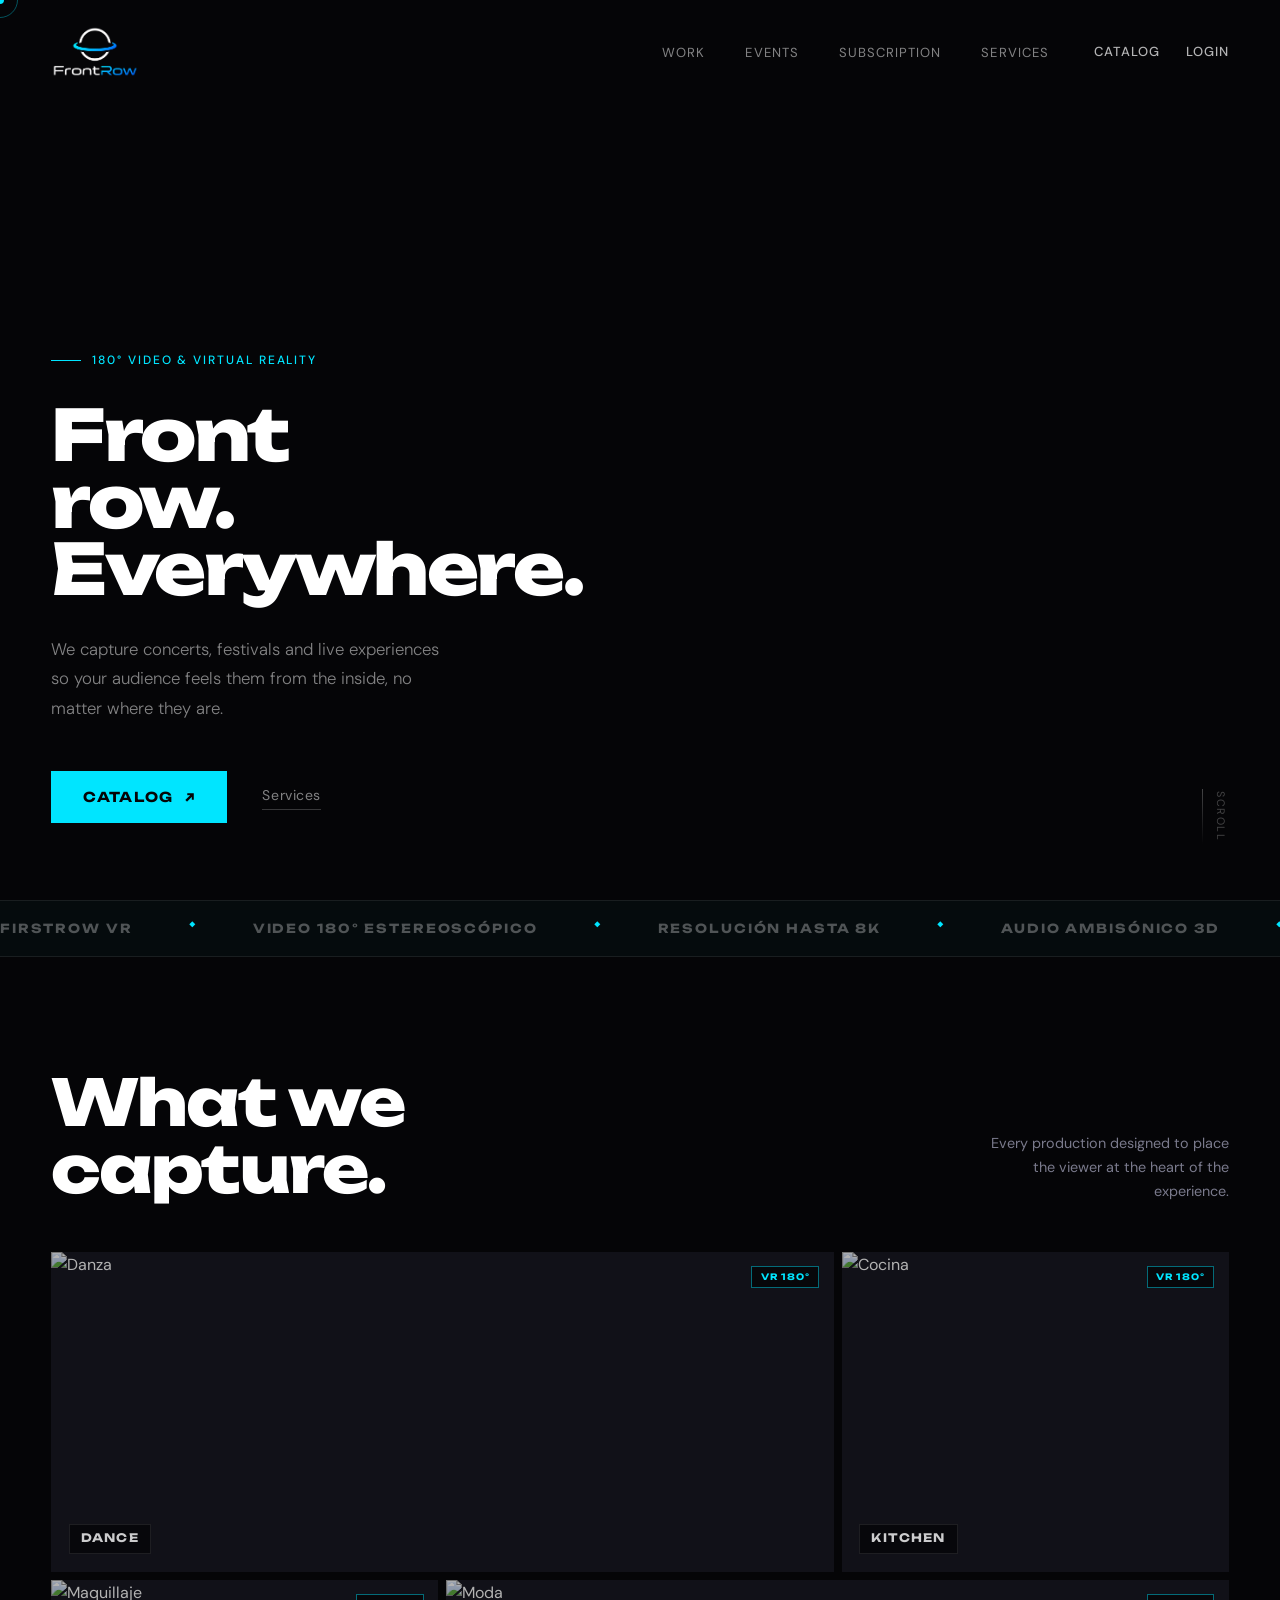
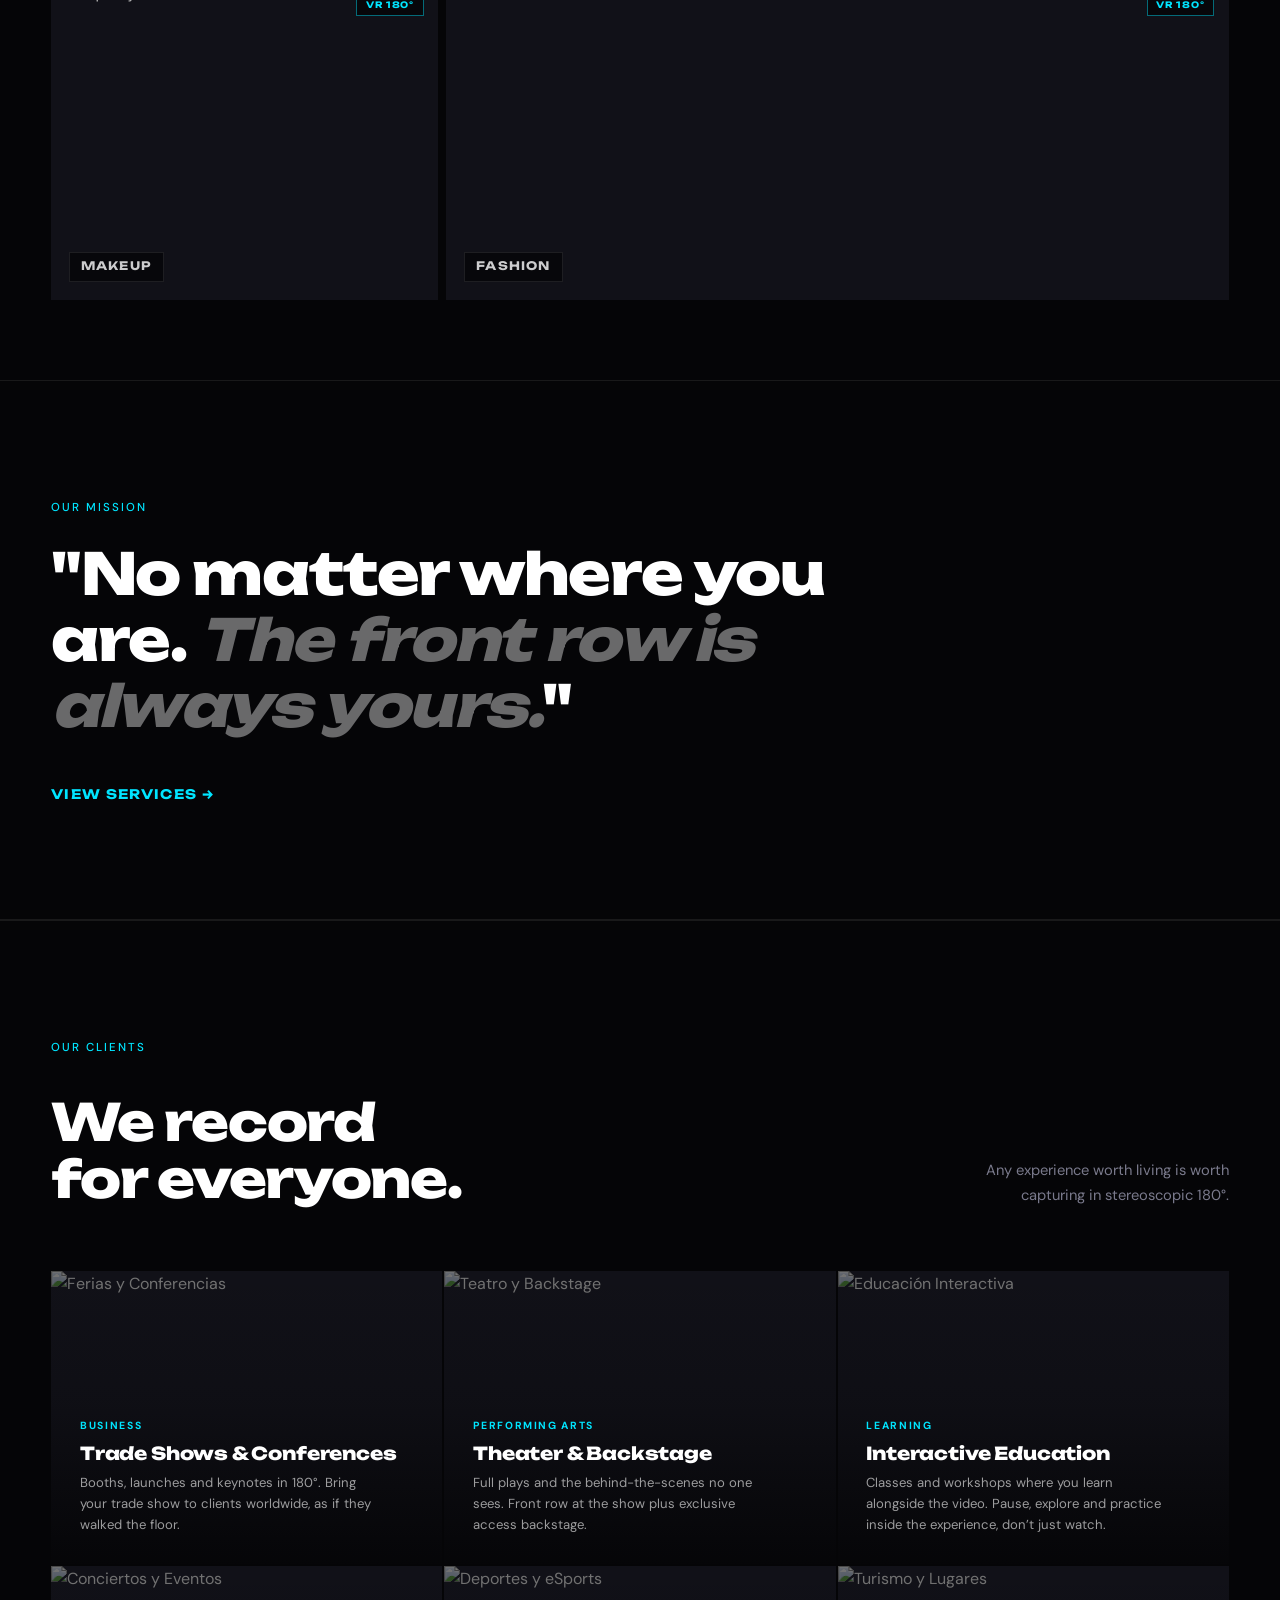
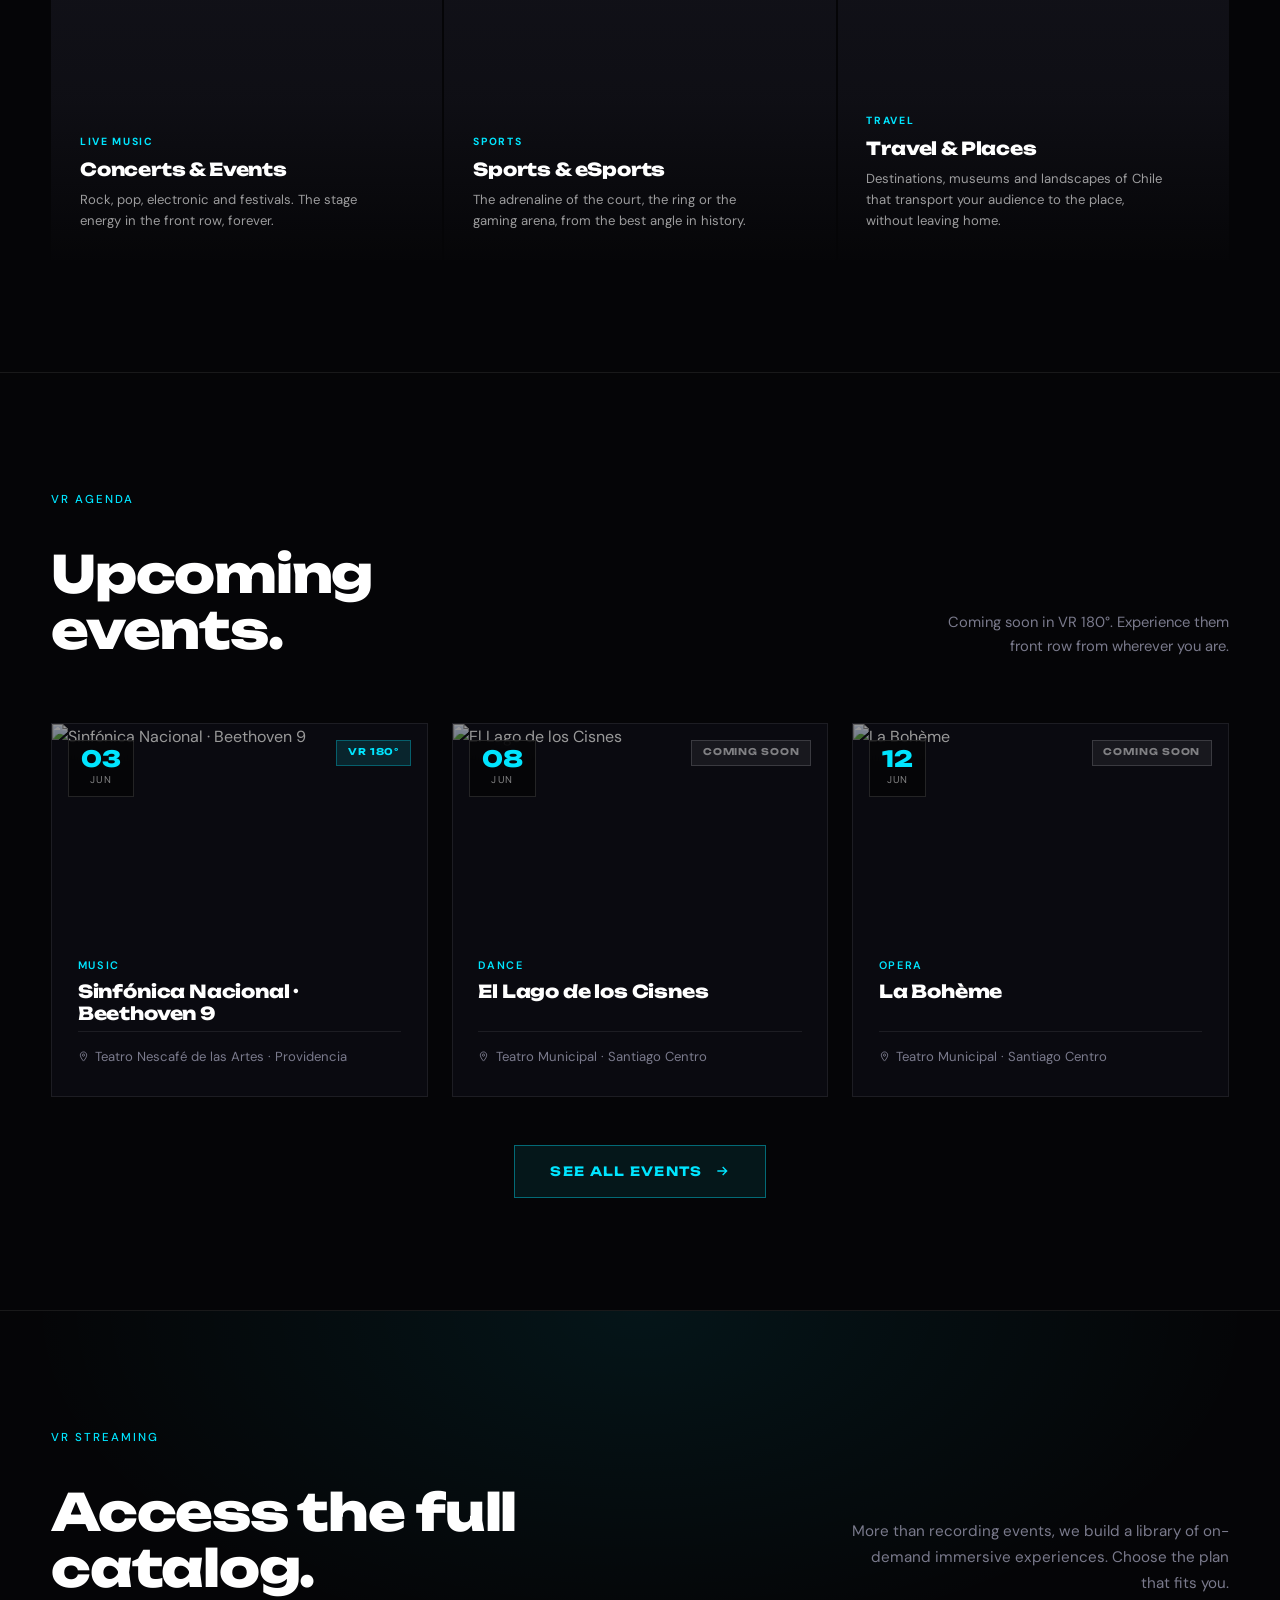
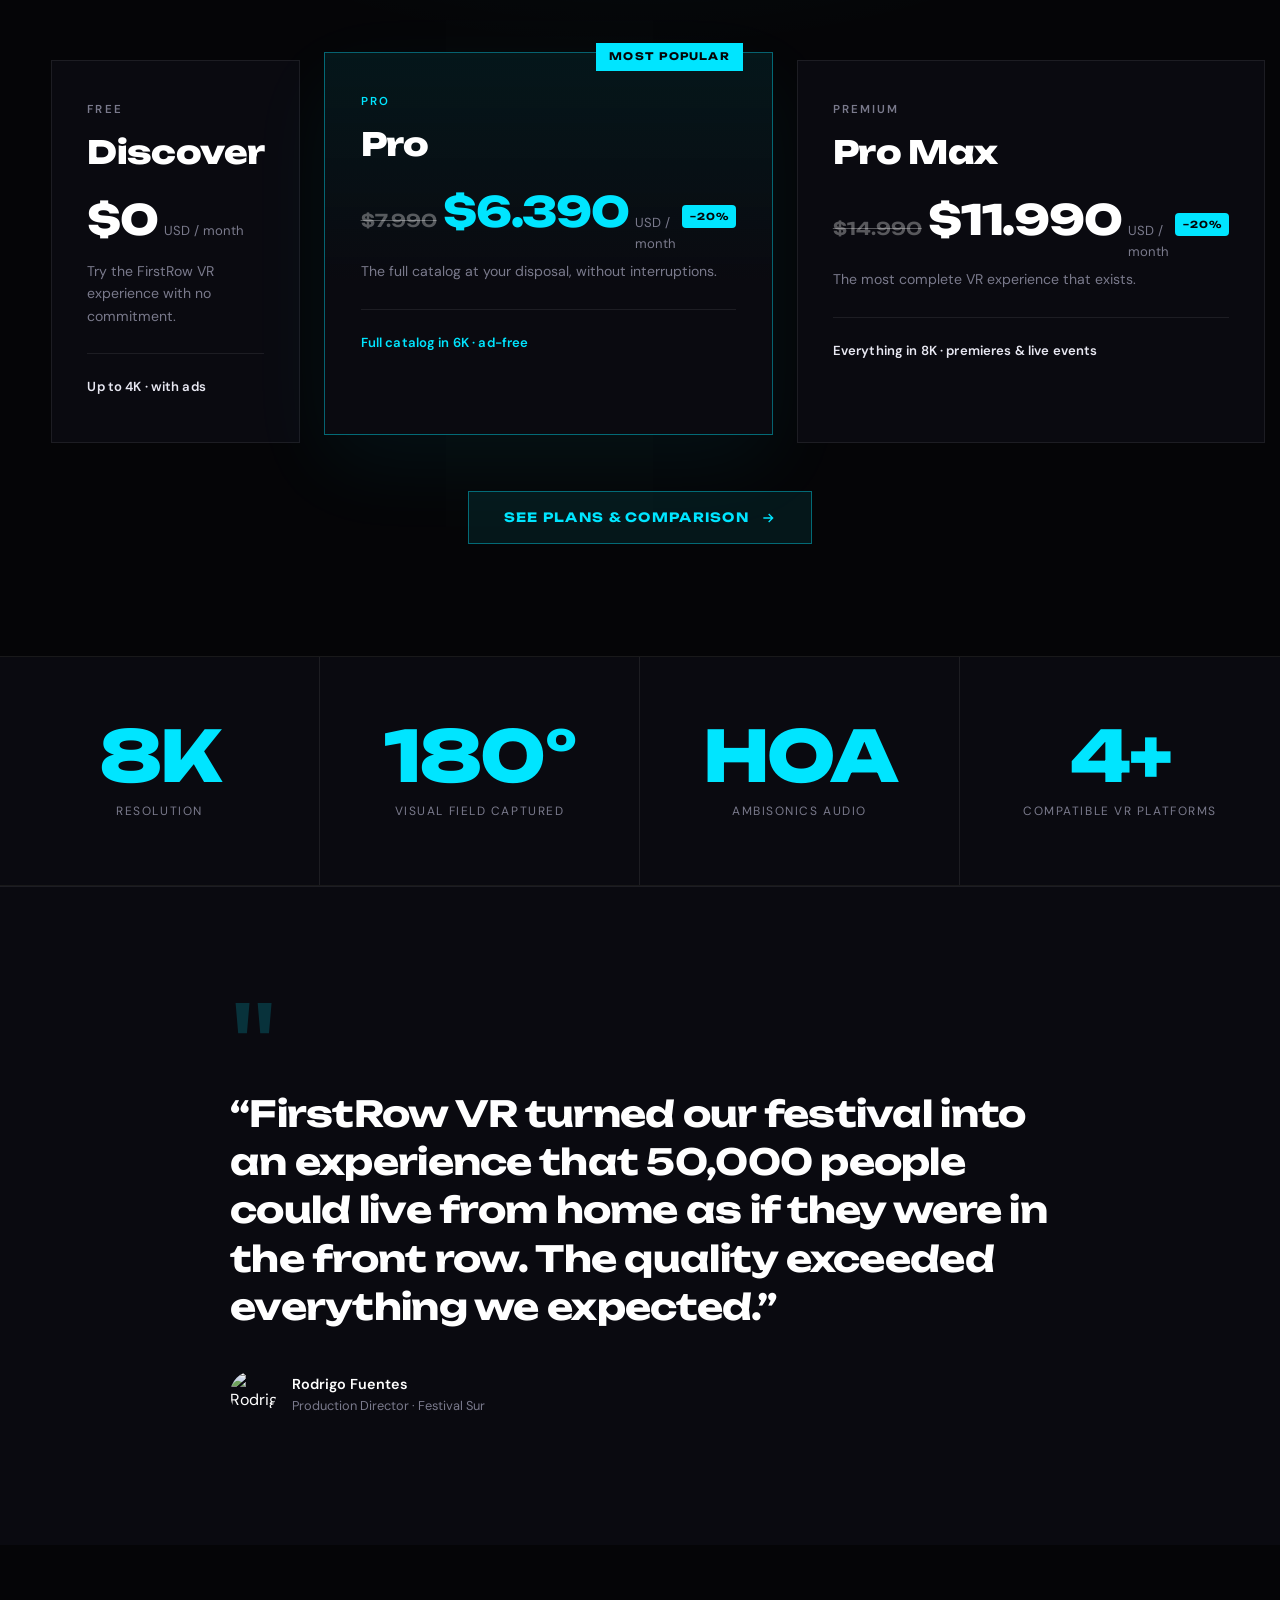
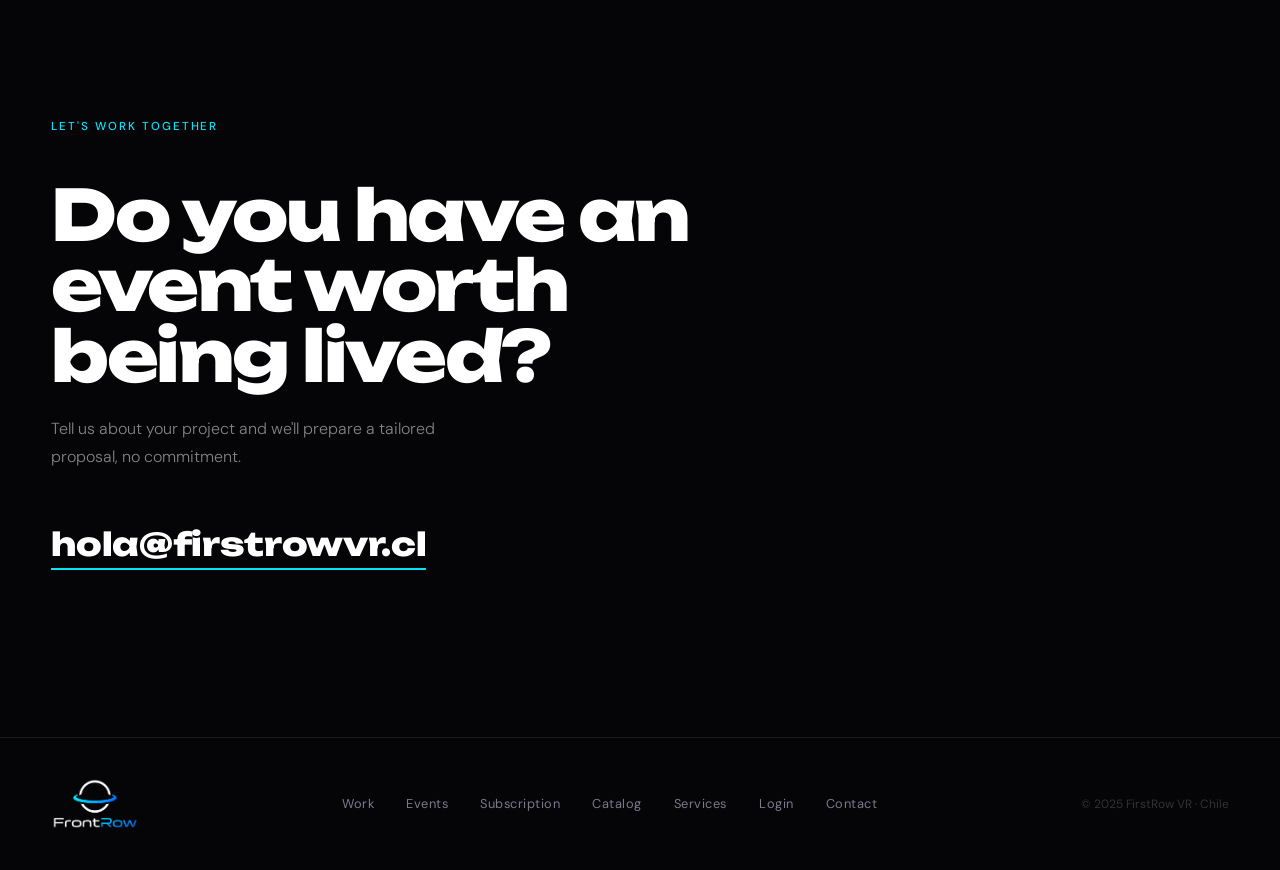
==== index.html @ 856ff74c "Mejoras en texto y estructura" ====
﻿<!DOCTYPE html>
<html lang="es">
<head>
  <meta charset="UTF-8" />
  <meta name="viewport" content="width=device-width, initial-scale=1.0" />
  <title>FirstRow VR · Primera Fila. En Todas Partes.</title>
  <link rel="preconnect" href="https://fonts.googleapis.com" />
  <link rel="preconnect" href="https://fonts.gstatic.com" crossorigin />
  <link href="https://fonts.googleapis.com/css2?family=Unbounded:wght@400;600;700;800;900&family=DM+Sans:ital,wght@0,300;0,400;0,500;1,300&display=swap" rel="stylesheet" />

  <style>
    *, *::before, *::after { box-sizing: border-box; margin: 0; padding: 0; }

    :root {
      --black:   #050507;
      --surface: #0a0a10;
      --white:   #ffffff;
      --offwhite:#e8e8f2;
      --muted:   #7a7a8c;
      --faint:   rgba(255,255,255,0.06);
      --border:  rgba(255,255,255,0.08);
      --accent:  #00e5ff;
      --accent-dim: rgba(0,229,255,0.12);
    }

    html { scroll-behavior: smooth; }

    body {
      background: var(--black);
      color: var(--white);
      font-family: 'DM Sans', sans-serif;
      font-weight: 400;
      line-height: 1.6;
      overflow-x: hidden;
      cursor: none;
    }

    /* ── SCROLLBAR ── */
    ::-webkit-scrollbar { width: 4px; }
    ::-webkit-scrollbar-track { background: var(--black); }
    ::-webkit-scrollbar-thumb { background: var(--accent); border-radius: 2px; }

    /* ── CUSTOM CURSOR ── */
    .cursor {
      position: fixed; width: 8px; height: 8px;
      background: var(--accent); border-radius: 50%;
      pointer-events: none; z-index: 9999;
      transform: translate(-50%,-50%);
      transition: width .15s, height .15s;
    }
    .cursor-ring {
      position: fixed; width: 36px; height: 36px;
      border: 1px solid rgba(0,229,255,.35); border-radius: 50%;
      pointer-events: none; z-index: 9998;
      transform: translate(-50%,-50%);
      transition: width .25s, height .25s, border-color .25s;
    }
    body:hover .cursor { opacity: 1; }

    /* ── NAV ── */
    nav {
      position: fixed; top: 0; left: 0; right: 0; z-index: 100;
      display: flex; align-items: center; justify-content: space-between;
      padding: 1.6rem 4%;
      transition: background .3s, border-bottom-color .3s;
      border-bottom: 1px solid transparent;
    }
    nav.scrolled {
      background: rgba(5,5,7,.88);
      backdrop-filter: blur(20px);
      border-bottom-color: var(--border);
    }

    .logo {
      text-decoration: none; display: flex; align-items: center;
    }
    .logo-img { height: 52px; width: auto; display: block; }
    .vr-modal-logo .logo-img { height: 36px; }
    .logo em { color: var(--accent); font-style: normal; }

    .nav-right { display: flex; align-items: center; gap: 2.8rem; }

    .nav-links { list-style: none; display: flex; gap: 2.5rem; }
    .nav-links a {
      color: rgba(255,255,255,.5); text-decoration: none;
      font-size: .82rem; letter-spacing: .08em; text-transform: uppercase;
      transition: color .2s;
    }
    .nav-links a:hover { color: var(--white); }

    .nav-auth { display: flex; align-items: center; gap: 1.6rem; }

    .nav-login {
      font-size: .82rem; letter-spacing: .08em; text-transform: uppercase;
      color: rgba(255,255,255,.7); text-decoration: none; font-weight: 500;
      transition: color .2s;
    }
    .nav-login:hover { color: var(--white); }

    .nav-cta {
      font-size: .8rem; letter-spacing: .08em; text-transform: uppercase;
      color: var(--black); background: var(--accent);
      text-decoration: none; font-weight: 700;
      padding: .55rem 1.1rem;
      transition: background .2s, transform .2s;
    }
    .nav-cta:hover { background: #33ecff; transform: translateY(-1px); }

    /* ── HERO ── */
    .hero {
      position: relative; height: auto; min-height: 100vh;
      display: flex; flex-direction: column; justify-content: flex-end;
      padding: 5rem 4% 6%;
      overflow: hidden;
    }

    .hero-bg {
      position: absolute; inset: 0;
      background: url('https://images.unsplash.com/photo-1740843184864-705b63d80ca5?auto=format&fit=crop&w=1920&q=80') center/cover no-repeat;
    }
    .hero-bg::after {
      content: '';
      position: absolute; inset: 0;
      background:
        linear-gradient(to top,  rgba(5,5,7,1) 0%, rgba(5,5,7,.65) 40%, rgba(5,5,7,.25) 80%),
        linear-gradient(to right, rgba(5,5,7,.7) 0%, transparent 65%);
    }

    .hero-content { position: relative; z-index: 2; max-width: 820px; }

    .eyebrow {
      display: inline-flex; align-items: center; gap: .7rem;
      font-size: .75rem; letter-spacing: .16em; text-transform: uppercase;
      color: var(--accent); font-weight: 500; margin-bottom: 2rem;
    }
    .eyebrow::before {
      content: ''; display: inline-block;
      width: 30px; height: 1px; background: var(--accent);
    }

    .hero h1 {
      font-family: 'Unbounded', sans-serif;
      font-size: clamp(2.8rem, 5.5vw, 5.8rem);
      font-weight: 800; line-height: .95; letter-spacing: -.035em;
      margin-bottom: 2rem;
    }

    .hero-sub {
      font-size: 1.05rem; color: rgba(255,255,255,.5);
      font-weight: 300; max-width: 400px;
      line-height: 1.75; margin-bottom: 3rem;
    }

    .hero-actions { display: flex; align-items: center; gap: 2.2rem; }

    .btn-fill {
      display: inline-flex; align-items: center; gap: .7rem;
      padding: .95rem 2rem;
      background: var(--accent); color: var(--black);
      font-family: 'Unbounded', sans-serif;
      font-weight: 700; font-size: .85rem; letter-spacing: .1em;
      text-transform: uppercase; text-decoration: none;
      transition: background .2s, transform .2s;
    }
    .btn-fill:hover { background: #33ecff; transform: translateY(-2px); }
    .btn-fill .arr { transition: transform .2s; }
    .btn-fill:hover .arr { transform: translate(3px,-3px); }

    .btn-text {
      font-size: .88rem; color: rgba(255,255,255,.5); text-decoration: none;
      border-bottom: 1px solid rgba(255,255,255,.2); padding-bottom: 2px;
      letter-spacing: .04em; transition: color .2s, border-color .2s;
    }
    .btn-text:hover { color: var(--white); border-color: var(--white); }

    .hero-scroll-hint {
      position: absolute; bottom: 3.5rem; right: 4%;
      z-index: 2; display: flex; flex-direction: column;
      align-items: center; gap: .5rem;
      font-size: .68rem; letter-spacing: .14em; text-transform: uppercase;
      color: rgba(255,255,255,.25); writing-mode: vertical-rl;
    }
    .hero-scroll-hint::after {
      content: ''; width: 1px; height: 55px;
      background: linear-gradient(to bottom, rgba(255,255,255,.25), transparent);
      animation: scrollLine 2s ease-in-out infinite;
    }
    @keyframes scrollLine {
      0%,100% { transform: scaleY(0); transform-origin: top; opacity: 0; }
      50%      { transform: scaleY(1); opacity: 1; }
    }

    /* ── TICKER ── */
    .ticker {
      overflow: hidden;
      border-top: 1px solid var(--border);
      border-bottom: 1px solid var(--border);
      padding: 1.1rem 0;
      background: rgba(0,229,255,.025);
    }
    .ticker-track {
      display: flex; gap: 3.5rem; width: max-content; white-space: nowrap;
      animation: tickMove 28s linear infinite;
    }
    .ticker-track span {
      font-family: 'Unbounded', sans-serif; font-size: .78rem;
      font-weight: 700; letter-spacing: .15em; text-transform: uppercase;
      color: rgba(255,255,255,.3);
    }
    .ticker-track .dot { color: var(--accent); font-size: .45rem; vertical-align: middle; }
    @keyframes tickMove { from { transform: translateX(0); } to { transform: translateX(-50%); } }

    /* ── SHOWCASE ── */
    #trabajo { padding: 7rem 4% 5rem; }

    .section-head {
      display: flex; justify-content: space-between; align-items: flex-end;
      margin-bottom: 3rem;
    }
    .section-head h2 {
      font-family: 'Unbounded', sans-serif;
      font-size: clamp(2.4rem, 5vw, 4.5rem);
      font-weight: 800; line-height: 1.05; letter-spacing: -.03em;
    }
    .section-head p {
      max-width: 260px; font-size: .9rem; color: var(--muted);
      line-height: 1.65; text-align: right;
    }

    /* ── SHOWCASE MOSAIC ── */
    #showcaseGrid {
      display: grid;
      grid-template-columns: repeat(3, 1fr);
      grid-auto-rows: 320px;
      gap: 8px;
    }
    .sc-large { grid-column: span 2; }
    /* sc-small fills its row via grid-auto-rows */
    .sc-vr-badge {
      position: absolute; top: .9rem; right: .9rem;
      font-family: 'Unbounded', sans-serif;
      font-size: .55rem; font-weight: 700; letter-spacing: .1em;
      padding: .2rem .55rem;
      background: rgba(0,0,0,.55); backdrop-filter: blur(6px);
      border: 1px solid rgba(0,229,255,.45);
      color: var(--accent); pointer-events: none;
    }
    .sc-item {
      position: relative; overflow: hidden;
      background: #111118;
    }

    .sc-item { cursor: pointer; }
    .sc-item img,
    .sc-item video {
      position: absolute; inset: 0;
      width: 100%; height: 100%; object-fit: cover; display: block;
      filter: brightness(.7) saturate(.9);
      transition: transform .7s cubic-bezier(.25,.46,.45,.94), filter .4s, opacity .35s;
    }
    .sc-item img   { z-index: 1; }
    .sc-item video { z-index: 2; opacity: 0; }
    .sc-item:hover video { opacity: 1; }
    .sc-item:hover img,
    .sc-item:hover video { transform: scale(1.07); filter: brightness(.85) saturate(1.1); }

    .sc-play-ring {
      position: absolute; top: 50%; left: 50%;
      transform: translate(-50%, -50%) scale(.8);
      width: 60px; height: 60px; border-radius: 50%;
      border: 2px solid rgba(255,255,255,.75);
      display: flex; align-items: center; justify-content: center;
      font-size: 1.3rem; color: white; padding-left: 4px;
      background: rgba(0,0,0,.35); backdrop-filter: blur(8px);
      transition: transform .35s, opacity .35s;
      opacity: 0; pointer-events: none;
    }
    .sc-item:hover .sc-play-ring { transform: translate(-50%, -50%) scale(1); opacity: 1; }

    .sc-bar {
      position: absolute; top: 0; left: 0; right: 0; height: 2px;
      background: var(--accent); transform: scaleX(0); transform-origin: left;
      transition: transform .45s cubic-bezier(.25,.46,.45,.94);
    }
    .sc-item:hover .sc-bar { transform: scaleX(1); }

    .sc-label {
      position: absolute; bottom: 1.1rem; left: 1.1rem;
      font-family: 'Unbounded', sans-serif;
      font-size: .73rem; font-weight: 700; letter-spacing: .1em; text-transform: uppercase;
      padding: .3rem .7rem;
      background: rgba(5,5,7,.72); backdrop-filter: blur(8px);
      border: 1px solid rgba(255,255,255,.09);
      color: rgba(255,255,255,.8);
    }

    /* ── STATEMENT ── */
    .statement {
      padding: 7rem 4%;
      border-top: 1px solid var(--border);
      border-bottom: 1px solid var(--border);
    }
    .statement-inner { max-width: 1100px; }

    .tag {
      display: inline-block; font-size: .72rem; letter-spacing: .17em;
      text-transform: uppercase; color: var(--accent); font-weight: 500;
      margin-bottom: 1.5rem;
    }

    .statement h2 {
      font-family: 'Unbounded', sans-serif;
      font-size: clamp(2rem, 4.5vw, 4rem);
      font-weight: 800; line-height: 1.15; letter-spacing: -.025em;
      max-width: 860px;
    }
    .statement h2 em {
      font-style: italic; color: rgba(255,255,255,.4);
    }
    .statement-link {
      display: inline-flex; align-items: center; gap: .5rem;
      margin-top: 2.8rem;
      font-family: 'Unbounded', sans-serif; font-size: .82rem;
      font-weight: 700; letter-spacing: .1em; text-transform: uppercase;
      color: var(--accent); text-decoration: none;
      transition: opacity .2s;
    }
    .statement-link:hover { opacity: .65; }

    /* ── FEATURE ROWS ── */
    #servicios {}

    .feat-row {
      display: grid; grid-template-columns: 1fr 1fr;
      border-top: 1px solid var(--border);
    }
    .feat-row:nth-child(even) .feat-img { order: -1; }

    .feat-img {
      position: relative; overflow: hidden; min-height: 480px;
      background: #111118;
    }
    .feat-img img {
      width: 100%; height: 100%; object-fit: cover; display: block;
      filter: brightness(.65) saturate(.8);
      transition: transform .9s cubic-bezier(.25,.46,.45,.94), filter .5s;
    }
    .feat-row:hover .feat-img img { transform: scale(1.04); filter: brightness(.75) saturate(1); }

    .feat-body {
      padding: 5rem 6%;
      display: flex; flex-direction: column; justify-content: center;
      background: var(--surface);
      border-left: 1px solid var(--border);
    }
    .feat-row:nth-child(even) .feat-body { border-left: none; border-right: 1px solid var(--border); }

    .feat-num {
      font-family: 'Unbounded', sans-serif; font-size: 4.5rem; font-weight: 800;
      line-height: 1; letter-spacing: -.05em;
      color: rgba(255,255,255,.04); margin-bottom: .8rem;
      user-select: none;
    }
    .feat-tag { margin-bottom: .9rem; }

    .feat-body h3 {
      font-family: 'Unbounded', sans-serif;
      font-size: clamp(1.6rem, 2.4vw, 2.3rem);
      font-weight: 800; line-height: 1.15; letter-spacing: -.02em;
      margin-bottom: 1.1rem;
    }
    .feat-body p {
      color: var(--muted); font-size: .95rem; line-height: 1.78;
      max-width: 370px;
    }

    /* ── SUSCRIPCIÓN ── */
    #suscripcion {
      padding: 7rem 4%;
      border-top: 1px solid var(--border);
      position: relative;
      background:
        radial-gradient(ellipse 80% 60% at 50% 0%, rgba(0,229,255,.07) 0%, transparent 60%),
        var(--black);
    }

    .sub-head {
      display: flex; justify-content: space-between; align-items: flex-end;
      margin-bottom: 4rem; gap: 2rem; flex-wrap: wrap;
    }
    .sub-head h2 {
      font-family: 'Unbounded', sans-serif;
      font-size: clamp(2rem, 4vw, 3.5rem);
      font-weight: 800; letter-spacing: -.025em; line-height: 1.1;
      margin-top: .8rem;
    }
    .sub-head p {
      color: var(--muted); font-size: .95rem;
      max-width: 380px; line-height: 1.7; text-align: right;
    }

    .plans-grid {
      display: grid;
      grid-template-columns: repeat(3, 1fr);
      gap: 1.5rem;
    }

    .plan {
      position: relative;
      padding: 2.5rem 2.2rem 2.8rem;
      background: var(--surface);
      border: 1px solid var(--border);
      display: flex; flex-direction: column;
      transition: transform .3s, border-color .3s;
    }
    .plan:hover { transform: translateY(-4px); border-color: rgba(0,229,255,.25); }

    .plan.featured {
      background: linear-gradient(180deg, rgba(0,229,255,.08) 0%, var(--surface) 60%);
      border-color: rgba(0,229,255,.4);
      transform: translateY(-8px);
      box-shadow: 0 30px 80px rgba(0,229,255,.06);
    }
    .plan.featured:hover { transform: translateY(-12px); }

    .plan-badge {
      position: absolute; top: -10px; right: 1.8rem;
      background: var(--accent); color: var(--black);
      font-family: 'Unbounded', sans-serif;
      font-size: .65rem; font-weight: 700; letter-spacing: .12em;
      text-transform: uppercase;
      padding: .35rem .8rem;
    }

    .plan-tier {
      font-size: .72rem; letter-spacing: .18em;
      text-transform: uppercase; font-weight: 600;
      color: var(--muted); margin-bottom: 1rem;
    }
    .plan.featured .plan-tier { color: var(--accent); }

    .plan-name {
      font-family: 'Unbounded', sans-serif;
      font-size: 2rem; font-weight: 800;
      letter-spacing: -.02em; line-height: 1;
      margin-bottom: 1.2rem;
    }

    .plan-price {
      display: flex; align-items: baseline; gap: .4rem;
      margin-bottom: .4rem;
    }
    .plan-price .amount {
      font-family: 'Unbounded', sans-serif;
      font-size: 2.6rem; font-weight: 800;
      letter-spacing: -.03em;
      color: var(--white);
    }
    .plan.featured .plan-price .amount { color: var(--accent); }
    .plan-price .period {
      font-size: .82rem; color: var(--muted);
      font-weight: 400;
    }
    .plan-price .amount-old {
      font-family: 'Unbounded', sans-serif;
      font-size: 1.1rem; font-weight: 600;
      color: rgba(255,255,255,.32); text-decoration: line-through;
    }
    .plan-price .plan-save {
      align-self: center;
      font-family: 'Unbounded', sans-serif;
      font-size: .6rem; font-weight: 700; letter-spacing: .08em;
      color: var(--black); background: var(--accent);
      padding: .25rem .5rem; border-radius: 4px;
    }

    .plan-desc {
      font-size: .88rem; color: var(--muted);
      margin-bottom: 1.6rem; line-height: 1.6;
    }
    .plan-highlight {
      font-size: .82rem; font-weight: 600; color: var(--offwhite);
      padding-top: 1.4rem; border-top: 1px solid var(--border);
      letter-spacing: .01em;
    }
    .plan.featured .plan-highlight { color: var(--accent); }

    .plan hr {
      border: none; height: 1px; background: var(--border);
      margin-bottom: 1.8rem;
    }

    .plan-feats {
      list-style: none; margin-bottom: 2.5rem;
      display: flex; flex-direction: column; gap: .85rem;
      flex: 1;
    }
    .plan-feats li {
      display: flex; align-items: flex-start; gap: .7rem;
      font-size: .88rem; color: var(--offwhite); line-height: 1.5;
    }
    .plan-feats li::before {
      content: '✓';
      color: var(--accent); font-weight: 700;
      flex-shrink: 0; font-size: .85rem;
      margin-top: 2px;
    }
    .plan-feats li.muted { color: var(--muted); }
    .plan-feats li.muted::before { content: '·'; color: var(--muted); font-size: 1.4rem; line-height: 1; margin-top: -2px; }

    .plan-btn {
      display: block; text-align: center;
      padding: .95rem 1.5rem;
      font-family: 'Unbounded', sans-serif;
      font-size: .8rem; font-weight: 700;
      letter-spacing: .1em; text-transform: uppercase;
      text-decoration: none;
      border: 1px solid rgba(255,255,255,.15);
      color: var(--white);
      transition: background .2s, border-color .2s, color .2s;
    }
    .plan-btn:hover {
      border-color: var(--accent); color: var(--accent);
    }
    .plan-btn.primary {
      background: var(--accent); color: var(--black);
      border-color: var(--accent);
    }
    .plan-btn.primary:hover { background: #33ecff; color: var(--black); }

    /* ── STATS ── */
    .stats-wrap {
      border-top: 1px solid var(--border);
      border-bottom: 1px solid var(--border);
    }
    .stats-grid {
      display: grid; grid-template-columns: repeat(4,1fr);
      gap: 0;
    }
    .stat-cell {
      padding: 4rem 2.5rem; text-align: center;
      border-right: 1px solid var(--border);
      background: var(--surface);
    }
    .stat-cell:last-child { border-right: none; }

    .stat-val {
      font-family: 'Unbounded', sans-serif;
      font-size: clamp(3rem, 5.5vw, 5.5rem);
      font-weight: 800; line-height: 1; letter-spacing: -.04em;
      color: var(--accent);
    }
    .stat-lbl {
      font-size: .75rem; letter-spacing: .13em; text-transform: uppercase;
      color: var(--muted); margin-top: .65rem;
    }

    /* ── PROCESS ── */
    #proceso { padding: 7rem 4%; border-top: 1px solid var(--border); }

    .proc-head { margin-bottom: 4.5rem; }
    .proc-head h2 {
      font-family: 'Unbounded', sans-serif;
      font-size: clamp(2rem, 4vw, 3.5rem);
      font-weight: 800; letter-spacing: -.025em;
    }

    .proc-grid {
      display: grid; grid-template-columns: repeat(4,1fr);
      gap: 0; border-top: 1px solid var(--border);
    }
    .proc-step {
      padding: 2.5rem 2rem 2.5rem 0;
      border-right: 1px solid var(--border);
      padding-left: 0;
    }
    .proc-step:last-child { border-right: none; padding-right: 0; }
    .proc-step:not(:first-child) { padding-left: 2rem; }

    .proc-n {
      font-family: 'Unbounded', sans-serif; font-size: .73rem; font-weight: 700;
      letter-spacing: .12em; color: var(--accent); margin-bottom: 1.6rem;
      display: flex; align-items: center; gap: .5rem;
    }
    .proc-n::after { content: ''; flex: 1; height: 1px; background: rgba(0,229,255,.2); }

    .proc-step h4 {
      font-family: 'Unbounded', sans-serif; font-weight: 800; font-size: 1rem;
      margin-bottom: .7rem; letter-spacing: -.005em;
    }
    .proc-step p { font-size: .86rem; color: var(--muted); line-height: 1.72; }

    /* ── TESTIMONIAL ── */
    .testimonial {
      padding: 8rem 4%;
      background: var(--surface);
      border-top: 1px solid var(--border);
    }
    .t-inner { max-width: 820px; margin: 0 auto; }

    .t-mark {
      font-family: 'Unbounded', sans-serif; font-size: 7rem; line-height: .55;
      color: var(--accent); opacity: .18; margin-bottom: .8rem;
      user-select: none;
    }
    .t-quote {
      font-family: 'Unbounded', sans-serif;
      font-size: clamp(1.4rem, 2.8vw, 2.4rem);
      font-weight: 700; line-height: 1.35; letter-spacing: -.02em;
      margin-bottom: 2.5rem;
    }
    .t-source { display: flex; align-items: center; gap: 1rem; }
    .t-avatar {
      width: 46px; height: 46px; border-radius: 50%;
      object-fit: cover; filter: grayscale(.4);
    }
    .t-name { font-weight: 600; font-size: .9rem; }
    .t-role { font-size: .8rem; color: var(--muted); }

    /* ── CTA ── */
    #contacto {
      position: relative; min-height: 88vh;
      display: flex; align-items: center;
      overflow: hidden;
    }
    .cta-bg {
      position: absolute; inset: 0;
      background: url('https://images.unsplash.com/photo-1614487331144-b5b141c11eab?auto=format&fit=crop&w=1920&q=80') center/cover no-repeat;
    }
    .cta-bg::after {
      content: '';
      position: absolute; inset: 0;
      background: linear-gradient(120deg, rgba(5,5,7,.93) 0%, rgba(5,5,7,.55) 100%);
    }
    .cta-body {
      position: relative; z-index: 2;
      padding: 0 4%; max-width: 780px;
    }
    .cta-body h2 {
      font-family: 'Unbounded', sans-serif;
      font-size: clamp(2.6rem, 5.5vw, 5.5rem);
      font-weight: 800; line-height: 1; letter-spacing: -.035em;
      margin: 1.2rem 0 1.5rem;
    }
    .cta-body p {
      color: rgba(255,255,255,.5); font-size: 1rem;
      font-weight: 300; max-width: 400px; line-height: 1.75; margin-bottom: 3rem;
    }
    .cta-email {
      font-family: 'Unbounded', sans-serif;
      font-size: clamp(1.2rem, 2.5vw, 2.2rem);
      font-weight: 800; letter-spacing: -.01em;
      color: var(--white); text-decoration: none;
      border-bottom: 2px solid var(--accent); padding-bottom: 4px;
      transition: color .2s;
    }
    .cta-email:hover { color: var(--accent); }

    /* ── FOOTER ── */
    footer {
      background: var(--black);
      border-top: 1px solid var(--border);
      padding: 2.5rem 4%;
      display: flex; justify-content: space-between; align-items: center;
      flex-wrap: wrap; gap: 1.2rem;
    }
    .f-logo {
      text-decoration: none; display: flex; align-items: center;
    }
    .f-logo em { color: var(--accent); font-style: normal; }

    .f-links { display: flex; gap: 2rem; flex-wrap: wrap; }
    .f-links a {
      font-size: .8rem; color: var(--muted); text-decoration: none;
      letter-spacing: .04em; transition: color .2s;
    }
    .f-links a:hover { color: var(--white); }

    .f-copy { font-size: .75rem; color: rgba(255,255,255,.18); }

    /* ── PRÓXIMOS EVENTOS ── */
    #proximos-eventos {
      padding: 7rem 4%;
      border-top: 1px solid var(--border);
    }
    .pev-head {
      display: flex; justify-content: space-between; align-items: flex-end;
      margin-bottom: 4rem; gap: 2rem; flex-wrap: wrap;
    }
    .pev-head h2 {
      font-family: 'Unbounded', sans-serif;
      font-size: clamp(2rem, 4vw, 3.5rem);
      font-weight: 800; letter-spacing: -.025em; line-height: 1.1;
      margin-top: .8rem;
    }
    .pev-head p {
      color: var(--muted); font-size: .92rem; max-width: 300px;
      text-align: right; line-height: 1.65;
    }
    .pev-grid {
      display: grid;
      grid-template-columns: repeat(3, 1fr);
      gap: 1.5rem;
    }
    .pev-card {
      position: relative; overflow: hidden;
      background: var(--surface);
      border: 1px solid var(--border);
      display: flex; flex-direction: column;
      transition: border-color .3s, transform .3s;
    }
    .pev-card:hover { border-color: rgba(0,229,255,.3); transform: translateY(-4px); }
    .pev-thumb {
      position: relative; overflow: hidden;
      aspect-ratio: 16 / 9;
    }
    .pev-thumb img {
      width: 100%; height: 100%; object-fit: cover; display: block;
      filter: brightness(.6) saturate(.8);
      transition: transform .7s cubic-bezier(.25,.46,.45,.94), filter .4s;
    }
    .pev-card:hover .pev-thumb img { transform: scale(1.06); filter: brightness(.8) saturate(1); }
    .pev-date-badge {
      position: absolute; top: 1rem; left: 1rem;
      background: rgba(5,5,7,.82); backdrop-filter: blur(10px);
      border: 1px solid rgba(255,255,255,.12);
      padding: .45rem .75rem; text-align: center; min-width: 52px;
    }
    .pev-date-badge .day {
      display: block;
      font-family: 'Unbounded', sans-serif;
      font-size: 1.4rem; font-weight: 800; line-height: 1;
      color: var(--accent);
    }
    .pev-date-badge .month {
      display: block;
      font-size: .62rem; letter-spacing: .14em; text-transform: uppercase;
      color: rgba(255,255,255,.5); margin-top: .15rem;
    }
    .pev-status {
      position: absolute; top: 1rem; right: 1rem;
      font-family: 'Unbounded', sans-serif;
      font-size: .58rem; font-weight: 700; letter-spacing: .1em;
      text-transform: uppercase; padding: .3rem .65rem;
      background: rgba(0,229,255,.12);
      border: 1px solid rgba(0,229,255,.3);
      color: var(--accent);
    }
    .pev-status.soon {
      background: rgba(255,255,255,.06);
      border-color: rgba(255,255,255,.15);
      color: rgba(255,255,255,.45);
    }
    .pev-body {
      padding: 1.4rem 1.6rem 1.8rem; flex: 1;
      display: flex; flex-direction: column; gap: .45rem;
    }
    .pev-cat {
      font-size: .68rem; letter-spacing: .15em; text-transform: uppercase;
      color: var(--accent); font-weight: 600;
    }
    .pev-title {
      font-family: 'Unbounded', sans-serif;
      font-size: clamp(1rem, 1.4vw, 1.2rem);
      font-weight: 800; letter-spacing: -.01em; line-height: 1.2;
      color: var(--white);
    }
    .pev-venue {
      font-size: .82rem; color: var(--muted);
      display: flex; align-items: center; gap: .4rem;
      margin-top: auto; padding-top: .85rem;
      border-top: 1px solid var(--border);
    }
    .pev-venue svg { width: 11px; height: 11px; flex-shrink: 0; }
    .pev-cta-wrap {
      display: flex; justify-content: center; margin-top: 3rem;
    }
    .pev-cta {
      display: inline-flex; align-items: center; gap: .7rem;
      padding: .95rem 2.2rem;
      border: 1px solid rgba(0,229,255,.4);
      background: rgba(0,229,255,.08);
      font-family: 'Unbounded', sans-serif;
      font-weight: 700; font-size: .8rem; letter-spacing: .1em;
      text-transform: uppercase; text-decoration: none;
      color: var(--accent);
      transition: background .25s, border-color .25s, transform .25s;
    }
    .pev-cta:hover {
      background: rgba(0,229,255,.16);
      border-color: var(--accent);
      transform: translateY(-2px);
    }
    .pev-cta svg { width: 16px; height: 16px; }

    /* ── PARA QUIÉN GRABAMOS ── */
    #para-quien {
      padding: 7rem 4%;
      border-top: 1px solid var(--border);
    }
    .uc-head {
      margin-bottom: 4rem;
      display: flex; justify-content: space-between; align-items: flex-end;
      gap: 2rem; flex-wrap: wrap;
    }
    .uc-head h2 {
      font-family: 'Unbounded', sans-serif;
      font-size: clamp(2rem, 4vw, 3.5rem);
      font-weight: 800; letter-spacing: -.025em; line-height: 1.1;
      margin-top: .8rem;
    }
    .uc-head p {
      color: var(--muted); font-size: .92rem;
      max-width: 300px; text-align: right; line-height: 1.65;
    }
    .uc-grid {
      display: grid;
      grid-template-columns: repeat(3, 1fr);
      gap: 2px;
    }
    .uc-card {
      position: relative; overflow: hidden;
      aspect-ratio: 4 / 3;
      background: #111118;
    }
    .uc-card img {
      width: 100%; height: 100%; object-fit: cover; display: block;
      filter: brightness(.45) saturate(.8);
      transition: transform .8s cubic-bezier(.25,.46,.45,.94), filter .5s;
    }
    .uc-card:hover img { transform: scale(1.06); filter: brightness(.6) saturate(1.05); }
    .uc-overlay {
      position: absolute; inset: 0;
      background: linear-gradient(to top, rgba(5,5,7,.95) 0%, rgba(5,5,7,.2) 55%, transparent 100%);
      pointer-events: none;
    }
    .uc-content {
      position: absolute; bottom: 1.8rem; left: 1.8rem; right: 1.8rem;
      z-index: 2;
    }
    .uc-cat {
      font-size: .65rem; letter-spacing: .16em; text-transform: uppercase;
      color: var(--accent); font-weight: 700; margin-bottom: .55rem;
    }
    .uc-title {
      font-family: 'Unbounded', sans-serif;
      font-size: clamp(.95rem, 1.4vw, 1.25rem);
      font-weight: 800; letter-spacing: -.01em; line-height: 1.2;
      margin-bottom: .5rem;
    }
    .uc-desc {
      font-size: .82rem; color: rgba(255,255,255,.6); line-height: 1.6;
      max-width: 300px;
    }
    .uc-bar {
      position: absolute; bottom: 0; left: 0; right: 0; height: 2px;
      background: var(--accent); transform: scaleX(0); transform-origin: left;
      transition: transform .4s cubic-bezier(.25,.46,.45,.94);
    }
    .uc-card:hover .uc-bar { transform: scaleX(1); }

    /* ── RESPONSIVE ── */
    @media (max-width: 960px) {
      .nav-links { display: none; }
      .nav-login { display: none; }
      #showcaseGrid { grid-template-columns: 1fr 1fr; grid-auto-rows: 200px; }
      .sc-large { grid-column: span 1; }
      .feat-row { grid-template-columns: 1fr; }
      .feat-row:nth-child(even) .feat-img { order: 0; }
      .feat-img { min-height: 300px; }
      .feat-body { padding: 3rem 5%; border-left: none !important; border-right: none !important; border-top: 1px solid var(--border); }
      .stats-grid { grid-template-columns: 1fr 1fr; }
      .stat-cell:nth-child(2n) { border-right: none; }
      .stat-cell:nth-child(n+3) { border-top: 1px solid var(--border); }
      .proc-grid { grid-template-columns: 1fr 1fr; }
      .proc-step { border-right: none; border-bottom: 1px solid var(--border); padding: 2rem 0; }
      .proc-step:not(:first-child) { padding-left: 0; }
      .section-head { flex-direction: column; align-items: flex-start; gap: .8rem; }
      .section-head p { text-align: left; max-width: 100%; }
      .uc-head p { text-align: left; }
      .uc-grid { grid-template-columns: 1fr 1fr; }
      .pev-head p { text-align: left; }
      .pev-grid { grid-template-columns: 1fr 1fr; }
      #proximos-eventos { padding: 5rem 4%; }
      .sub-head { flex-direction: column; align-items: flex-start; margin-bottom: 2.5rem; }
      .sub-head p { text-align: left; }
      .plans-grid { grid-template-columns: 1fr; }
      .plan.featured { transform: none; }
      .plan.featured:hover { transform: translateY(-4px); }
      /* Padding reductions on sections */
      #trabajo { padding: 5rem 4% 3.5rem; }
      #para-quien { padding: 5rem 4%; }
      #proximos-eventos { padding: 5rem 4%; }
      #suscripcion { padding: 5rem 4%; }
      #proceso { padding: 5rem 4%; }
      .testimonial { padding: 5rem 4%; }
      .statement { padding: 5rem 4%; }
      .vr-demo { padding: 4rem 4%; }
      #contacto { min-height: 65vh; }

    }
    @media (max-width: 600px) {
      /* Hero */
      .hero h1 { font-size: 2.8rem; margin-bottom: 1rem; }
      .hero-sub { font-size: .9rem; margin-bottom: 1.5rem; }
      .eyebrow { margin-bottom: 1rem; }
      /* Sections */
      #trabajo { padding: 3rem 4% 2rem; }
      #para-quien { padding: 3rem 4%; }
      #suscripcion { padding: 3rem 4%; }
      #proceso { padding: 3rem 4%; }
      .testimonial { padding: 3.5rem 4%; }
      .statement { padding: 3.5rem 4%; }
      .vr-demo { padding: 3rem 4%; }
      #para-quien { padding: 3rem 4%; }
      .uc-grid { grid-template-columns: 1fr; }
      .uc-card { aspect-ratio: 16 / 9; }
      #proximos-eventos { padding: 3rem 4%; }
      .pev-grid { grid-template-columns: 1fr; }
      #contacto { min-height: auto; padding: 4rem 4%; }
      /* Feat rows */
      .feat-img { min-height: 220px; }
      .feat-body { padding: 2rem 4%; }
      /* Stats: fix large numbers overflowing 2-column cells */
      .stat-cell { padding: 2.5rem 1rem; }
      .stat-val { font-size: 2.2rem; }
      /* Events */
      .ev-slide-index { display: none; }
      .ev-stage { min-height: 340px; }
      .ev-slide-meta { bottom: 1.2rem; left: 1.2rem; right: 1.2rem; }
      .ev-slide-stats { gap: 1.2rem; }
      /* Process */
      .proc-head { margin-bottom: 2rem; }
      .proc-grid { grid-template-columns: 1fr; }
      /* Stats grid */
      .stats-grid { grid-template-columns: 1fr 1fr; }
      /* Footer */
      footer { flex-direction: column; align-items: flex-start; }
      /* Sections head spacing */
      .section-head { margin-bottom: 1.5rem; }
      .ev-head { margin-bottom: 1.5rem; }
      .sub-head { margin-bottom: 1.5rem; }
      .proc-head { margin-bottom: 2rem; }
    }
    @media (max-width: 400px) {
      .hero h1 { font-size: 2.2rem; }
      .hero-sub { font-size: .85rem; }
      .stat-val { font-size: 1.8rem; }
      .cta-email { font-size: clamp(1rem, 5vw, 1.6rem); }
      .plan-price .amount { font-size: 2rem; }
      .plan-name { font-size: 1.6rem; }
    }
    /* Landscape / short viewport fixes */
    @media (max-height: 700px) {
      .hero h1 { font-size: clamp(2.4rem, 6vw, 4.2rem); margin-bottom: 1rem; }
      .hero-sub { margin-bottom: 1.5rem; }
      .eyebrow { margin-bottom: 1rem; }
      .hero-scroll-hint { bottom: 1.5rem; }
    }
    @media (max-height: 500px) {
      /* In landscape phone the hero doesn't need to fill full viewport */
      .hero { min-height: auto; padding-top: 5rem; padding-bottom: 2.5rem; }
      .hero h1 { font-size: clamp(1.8rem, 5vw, 2.8rem); margin-bottom: .7rem; }
      .hero-sub { font-size: .85rem; margin-bottom: 1rem; }
      .eyebrow { margin-bottom: .7rem; font-size: .68rem; }
      .hero-scroll-hint { display: none; }
    }

    /* ── VR DEMO SECTION ── */
    .vr-demo {
      padding: 6rem 4%;
    }
    .vr-preview-wrap {
      position: relative;
      margin-top: 3rem;
      border-radius: 12px;
      overflow: hidden;
      aspect-ratio: 16 / 7;
      background: var(--surface);
      cursor: pointer;
      border: 1px solid var(--border);
      transition: border-color .3s;
    }
    .vr-preview-wrap:hover { border-color: var(--accent); }
    .vr-preview-img {
      width: 100%; height: 100%;
      object-fit: cover; display: block;
      filter: brightness(.55);
      transition: filter .4s, transform .5s;
    }
    .vr-preview-wrap:hover .vr-preview-img {
      filter: brightness(.4);
      transform: scale(1.03);
    }
    .vr-preview-overlay {
      position: absolute; inset: 0;
      display: flex; flex-direction: column;
      align-items: center; justify-content: center;
      gap: 1.2rem;
    }
    .vr-play-ring {
      width: 80px; height: 80px;
      border: 2px solid var(--accent); border-radius: 50%;
      display: flex; align-items: center; justify-content: center;
      font-size: 1.6rem; color: var(--accent);
      backdrop-filter: blur(8px);
      background: rgba(0,229,255,.08);
      transition: transform .25s, background .25s;
    }
    .vr-preview-wrap:hover .vr-play-ring {
      transform: scale(1.12);
      background: rgba(0,229,255,.18);
    }
    .vr-preview-title {
      font-family: 'Unbounded', sans-serif;
      font-size: .8rem; font-weight: 700;
      letter-spacing: .14em; text-transform: uppercase;
    }
    .vr-preview-hint { font-size: .78rem; color: rgba(255,255,255,.45); letter-spacing: .04em; }
    .vr-preview-badges {
      position: absolute; bottom: 1.5rem; left: 1.5rem;
      display: flex; gap: .6rem; flex-wrap: wrap;
    }
    .vr-badge {
      background: rgba(0,0,0,.55);
      border: 1px solid var(--border);
      backdrop-filter: blur(10px);
      padding: .3rem .9rem; border-radius: 999px;
      font-size: .72rem; letter-spacing: .05em; color: var(--offwhite);
    }

    /* ── VR MODAL ── */
    .vr-modal {
      position: fixed; inset: 0; z-index: 2000;
      background: #000;
      visibility: hidden; opacity: 0; pointer-events: none;
      transition: opacity .25s;
    }
    .vr-modal.open { visibility: visible; opacity: 1; pointer-events: auto; }
    .vr-modal-bar {
      position: absolute; top: 0; left: 0; right: 0; z-index: 10;
      display: flex; align-items: center; justify-content: space-between;
      padding: 1rem 1.5rem;
      background: linear-gradient(to bottom, rgba(0,0,0,.75) 0%, transparent 100%);
    }
    .vr-modal-logo { display: flex; align-items: center; }
    .vr-modal-logo em { color: var(--accent); font-style: normal; }
    .vr-modal-close {
      background: rgba(255,255,255,.1);
      border: 1px solid rgba(255,255,255,.2);
      color: var(--white); width: 40px; height: 40px;
      border-radius: 50%; font-size: 1rem; cursor: pointer;
      display: flex; align-items: center; justify-content: center;
      transition: background .2s;
    }
    .vr-modal-close:hover { background: rgba(255,255,255,.22); }
    .vr-modal a-scene { width: 100%; height: 100vh; display: block; }
    .vr-modal-hint {
      position: absolute; bottom: 1.8rem; left: 50%; transform: translateX(-50%);
      z-index: 10; background: rgba(0,0,0,.55);
      border: 1px solid var(--border); backdrop-filter: blur(8px);
      padding: .5rem 1.4rem; border-radius: 999px;
      font-size: .76rem; color: rgba(255,255,255,.6);
      letter-spacing: .04em; white-space: nowrap; pointer-events: none;
      animation: hintFade 5s ease forwards 3s;
    }
    .vr-no-video {
      position: absolute; inset: 0; z-index: 6;
      display: flex; flex-direction: column;
      align-items: center; justify-content: center; gap: 1rem;
      pointer-events: none;
    }
    .vr-no-video p {
      font-size: .85rem; color: rgba(255,255,255,.38);
      max-width: 320px; text-align: center; line-height: 1.7;
    }
    .vr-no-video code {
      font-size: .78rem; background: rgba(0,229,255,.1); color: var(--accent);
      padding: .2rem .6rem; border-radius: 4px; border: 1px solid rgba(0,229,255,.2);
    }
    @keyframes hintFade { to { opacity: 0; } }
    @keyframes spin { to { transform: rotate(360deg); } }

    /* ── VR LOADING / ERROR ── */
    .vr-loading {
      position: absolute; inset: 0; z-index: 7;
      display: none; flex-direction: column;
      align-items: center; justify-content: center; gap: 1.2rem;
      background: #050507;
    }
    .vr-loading.show { display: flex; }
    .vr-spinner {
      width: 52px; height: 52px;
      border: 2px solid rgba(0,229,255,.15);
      border-top-color: var(--accent);
      border-radius: 50%;
      animation: spin .85s linear infinite;
    }
    .vr-loading p { font-size: .8rem; color: rgba(255,255,255,.4); letter-spacing: .06em; }
    .vr-error {
      position: absolute; inset: 0; z-index: 8;
      display: none; flex-direction: column;
      align-items: center; justify-content: center; gap: 1rem;
      background: #050507;
    }
    .vr-error.show { display: flex; }
    .vr-error p { font-size: .85rem; color: rgba(255,100,100,.75); max-width: 360px; text-align: center; line-height: 1.75; }
    .vr-error code { font-size: .76rem; color: var(--accent); background: rgba(0,229,255,.08); padding: .2rem .5rem; border-radius: 4px; }
    .vr-error-retry {
      background: transparent; border: 1px solid rgba(255,100,100,.35);
      color: rgba(255,100,100,.75); padding: .5rem 1.6rem;
      border-radius: 999px; font-size: .8rem; cursor: pointer;
      transition: background .2s;
    }
    .vr-error-retry:hover { background: rgba(255,100,100,.08); }

    /* ── VR PICKER ── */
    .vr-picker {
      position: absolute; inset: 0; z-index: 6;
      display: none; flex-direction: column;
      align-items: center; justify-content: center; gap: 2rem;
      background: rgba(5,5,7,.95);
    }
    .vr-picker.show { display: flex; }
    .vr-picker h3 {
      font-family: 'Unbounded', sans-serif;
      font-size: 1rem; font-weight: 700; letter-spacing: .06em;
    }
    .vr-picker-list {
      list-style: none;
      display: flex; flex-direction: column; gap: .6rem;
      width: 100%; max-width: 520px; padding: 0 1.5rem;
      max-height: 60vh; overflow-y: auto;
    }
    .vr-picker-item {
      padding: 1rem 1.4rem;
      border: 1px solid var(--border); border-radius: 8px;
      cursor: pointer; font-size: .88rem;
      transition: border-color .2s, background .2s;
      white-space: nowrap; overflow: hidden; text-overflow: ellipsis;
    }
    .vr-picker-item:hover { border-color: var(--accent); background: var(--accent-dim); }
    .vr-picker-item .pi-num {
      font-family: 'Unbounded', sans-serif; font-size: .68rem;
      color: var(--accent); margin-right: .8rem; opacity: .7;
    }
    .lang-btn {
      background: transparent;
      border: 1px solid rgba(255,255,255,.25);
      color: rgba(255,255,255,.65);
      font-family: 'DM Sans', sans-serif;
      font-size: .72rem;
      font-weight: 500;
      letter-spacing: .1em;
      padding: .28rem .7rem;
      border-radius: 4px;
      cursor: pointer;
      transition: border-color .2s, color .2s;
    }
    .lang-btn:hover { border-color: var(--accent); color: var(--accent); }
  </style>
  <!-- A-Frame: visor VR WebXR -->
  <script src="https://aframe.io/releases/1.5.0/aframe.min.js"></script>
  <script src="supabase-config.js?v=1"></script>
  <script src="https://cdn.jsdelivr.net/npm/@supabase/supabase-js@2"></script>
</head>
<body>

  <div class="cursor" id="cur"></div>
  <div class="cursor-ring" id="curRing"></div>

  <!-- ══ NAV ══ -->
  <nav id="nav">
    <a href="#" class="logo"><img src="FirstRow.png" alt="FirstRow VR" class="logo-img" /></a>
    <div class="nav-right">
      <ul class="nav-links">
        <li><a href="#trabajo">Trabajo</a></li>
        <li><a href="eventos.html">Eventos</a></li>
        <li><a href="suscripciones.html">Suscripción</a></li>
        <li><a href="servicios.html">Servicios</a></li>
      </ul>
      <div class="nav-auth">
        <a href="catalogo.html" class="nav-login">Catálogo</a>
        <a href="login.html" class="nav-login" id="navLoginBtn">Login</a>
        <a href="perfil.html" id="navUserBtn" style="display:none;width:32px;height:32px;border-radius:50%;background:rgba(0,229,255,.12);border:1px solid rgba(0,229,255,.35);align-items:center;justify-content:center;transition:background .2s;text-decoration:none;" title="Mi perfil">
          <svg xmlns="http://www.w3.org/2000/svg" width="16" height="16" viewBox="0 0 24 24" fill="none" stroke="#00e5ff" stroke-width="2" stroke-linecap="round" stroke-linejoin="round"><circle cx="12" cy="8" r="4"/><path d="M4 20c0-4 3.6-7 8-7s8 3 8 7"/></svg>
        </a>
      </div>
    </div>
  </nav>

  <!-- ══ HERO ══ -->
  <section class="hero">
    <div class="hero-bg"></div>
    <div class="hero-content">
      <div class="eyebrow">Video 180° &amp; Realidad Virtual</div>
      <h1>Primera<br />fila.<br />En todas<br />partes.</h1>
      <p class="hero-sub">
        Capturamos conciertos, festivales y experiencias en vivo para que
        tu audiencia las sienta desde adentro, sin importar dónde esté.
      </p>
      <div class="hero-actions">
        <a href="catalogo.html" class="btn-fill">Catálogo <span class="arr">↗</span></a>
        <a href="servicios.html" class="btn-text">Servicios</a>
      </div>
    </div>
    <div class="hero-scroll-hint">Scroll</div>
  </section>

  <!-- ══ TICKER ══ -->
  <div class="ticker" aria-hidden="true">
    <div class="ticker-track">
      <span>FirstRow VR</span><span class="dot">◆</span>
      <span>Video 180° Estereoscópico</span><span class="dot">◆</span>
      <span>Resolución hasta 8K</span><span class="dot">◆</span>
      <span>Audio Ambisónico 3D</span><span class="dot">◆</span>
      <span>Meta Quest 2</span><span class="dot">◆</span>
      <span>Meta Quest 3 / 3S</span><span class="dot">◆</span>
      <span>Apple Vision Pro</span><span class="dot">◆</span>
      <span>Pico 4 Ultra</span><span class="dot">◆</span>
      <span>Conciertos &amp; Festivales</span><span class="dot">◆</span>
      <span>Charlas Profesionales</span><span class="dot">◆</span>
      <span>Hecho en Chile</span><span class="dot">◆</span>
      <span>FirstRow VR</span><span class="dot">◆</span>
      <span>Video 180° Estereoscópico</span><span class="dot">◆</span>
      <span>Resolución hasta 8K</span><span class="dot">◆</span>
      <span>Audio Ambisónico 3D</span><span class="dot">◆</span>
      <span>Meta Quest 2</span><span class="dot">◆</span>
      <span>Meta Quest 3 / 3S</span><span class="dot">◆</span>
      <span>Apple Vision Pro</span><span class="dot">◆</span>
      <span>Pico 4 Ultra</span><span class="dot">◆</span>
      <span>Conciertos &amp; Festivales</span><span class="dot">◆</span>
      <span>Charlas Profesionales</span><span class="dot">◆</span>
      <span>Hecho en Chile</span><span class="dot">◆</span>
    </div>
  </div>

  <!-- ══ SHOWCASE ══ -->
  <section id="trabajo">
    <div class="section-head">
      <h2>Lo que<br />capturamos.</h2>
      <p>Cada producción diseñada para llevar al espectador al centro de la experiencia.</p>
    </div>
    <div id="showcaseGrid">

      <!-- ╔══════════════════════════════════════════════════════╗ -->
      <!-- ║  TILE 1 · Grande izquierda (fila 1)                  ║ -->
      <!-- ║  Cambia el src de <img> por tu URL de imagen         ║ -->
      <!-- ╚══════════════════════════════════════════════════════╝ -->
      <div class="sc-item sc-large" data-cat="0" data-vid="0" role="button" tabindex="0" aria-label="Ver Danza en VR 180°">
        <div class="sc-bar"></div>
        <!-- IMAGEN TILE 1 ↓ -->
        <img src="https://images.unsplash.com/photo-1518611012118-696072aa579a?auto=format&fit=crop&w=1200&q=80" alt="Danza" loading="lazy" />
        <span class="sc-vr-badge">VR 180°</span>
        <div class="sc-play-ring">&#9654;</div>
        <span class="sc-label">Danza</span>
      </div>

      <!-- ╔══════════════════════════════════════════════════════╗ -->
      <!-- ║  TILE 2 · Pequeña derecha (fila 1)                   ║ -->
      <!-- ╚══════════════════════════════════════════════════════╝ -->
      <div class="sc-item sc-small" data-cat="0" data-vid="1" role="button" tabindex="0" aria-label="Ver Cocina en VR 180°">
        <div class="sc-bar"></div>
        <!-- IMAGEN TILE 2 ↓ -->
        <img src="https://images.unsplash.com/photo-1556909114-f6e7ad7d3136?auto=format&fit=crop&w=700&q=80" alt="Cocina" loading="lazy" />
        <span class="sc-vr-badge">VR 180°</span>
        <div class="sc-play-ring">&#9654;</div>
        <span class="sc-label">Cocina</span>
      </div>

      <!-- ╔══════════════════════════════════════════════════════╗ -->
      <!-- ║  TILE 3 · Pequeña izquierda (fila 2)                 ║ -->
      <!-- ╚══════════════════════════════════════════════════════╝ -->
      <div class="sc-item sc-small" data-cat="1" data-vid="0" role="button" tabindex="0" aria-label="Ver Maquillaje en VR 180°">
        <div class="sc-bar"></div>
        <!-- IMAGEN TILE 3 ↓ -->
        <img src="https://images.unsplash.com/photo-1487412720507-e7ab37603c6f?auto=format&fit=crop&w=700&q=80" alt="Maquillaje" loading="lazy" />
        <span class="sc-vr-badge">VR 180°</span>
        <div class="sc-play-ring">&#9654;</div>
        <span class="sc-label">Maquillaje</span>
      </div>

      <!-- ╔══════════════════════════════════════════════════════╗ -->
      <!-- ║  TILE 4 · Grande derecha (fila 2)                    ║ -->
      <!-- ╚══════════════════════════════════════════════════════╝ -->
      <div class="sc-item sc-large" data-cat="2" data-vid="0" role="button" tabindex="0" aria-label="Ver Moda en VR 180°">
        <div class="sc-bar"></div>
        <!-- IMAGEN TILE 4 ↓ -->
        <img src="https://images.unsplash.com/photo-1483985988355-763728e1935b?auto=format&fit=crop&w=1200&q=80" alt="Moda" loading="lazy" />
        <span class="sc-vr-badge">VR 180°</span>
        <div class="sc-play-ring">&#9654;</div>
        <span class="sc-label">Moda</span>
      </div>

    </div>
  </section>

  <!-- ══ STATEMENT ══ -->
  <div class="statement">
    <div class="statement-inner">
      <span class="tag">Nuestra misión</span>
      <h2>"No importa dónde estés. <em>La primera fila siempre es tuya.</em>"</h2>
      <a href="servicios.html" class="statement-link">Ver servicios →</a>
    </div>
  </div>

  <!-- ══ PARA QUIÉN GRABAMOS ══ -->
  <section id="para-quien">
    <div class="uc-head">
      <div>
        <span class="tag">Nuestros Clientes</span>
        <h2>Grabamos<br />para todos.</h2>
      </div>
      <p>Cualquier experiencia que valga la pena vivir, vale la pena capturar en 180° estereoscopico.</p>
    </div>

    <div class="uc-grid">

      <div class="uc-card">
        <img src="https://images.unsplash.com/photo-1511578314322-379afb476865?auto=format&fit=crop&w=700&q=80" alt="Ferias y Conferencias" loading="lazy" />
        <div class="uc-overlay"></div>
        <div class="uc-bar"></div>
        <div class="uc-content">
          <div class="uc-cat">Negocios</div>
          <div class="uc-title">Ferias &amp; Conferencias</div>
          <div class="uc-desc">Stands, lanzamientos y keynotes en 180°. Lleva tu feria a clientes en todo el mundo, como si recorrieran el pasillo.</div>
        </div>
      </div>

      <div class="uc-card">
        <img src="https://images.unsplash.com/photo-1741671323163-5da1c3dcb4b2?auto=format&fit=crop&w=700&q=80" alt="Teatro y Backstage" loading="lazy" />
        <div class="uc-overlay"></div>
        <div class="uc-bar"></div>
        <div class="uc-content">
          <div class="uc-cat">Artes Escénicas</div>
          <div class="uc-title">Teatro &amp; Backstage</div>
          <div class="uc-desc">Obras completas y el detrás de escena que nadie ve. Primera fila en la función y acceso exclusivo tras bambalinas.</div>
        </div>
      </div>

      <div class="uc-card">
        <img src="https://images.unsplash.com/photo-1544531586-fde5298cdd40?auto=format&fit=crop&w=700&q=80" alt="Educación Interactiva" loading="lazy" />
        <div class="uc-overlay"></div>
        <div class="uc-bar"></div>
        <div class="uc-content">
          <div class="uc-cat">Aprendizaje</div>
          <div class="uc-title">Educación Interactiva</div>
          <div class="uc-desc">Clases y talleres donde aprendes junto al video. Pausa, explora y practica dentro de la experiencia, no solo mires.</div>
        </div>
      </div>

      <div class="uc-card">
        <img src="https://images.unsplash.com/photo-1524368535928-5b5e00ddc76b?auto=format&fit=crop&w=700&q=80" alt="Conciertos y Eventos" loading="lazy" />
        <div class="uc-overlay"></div>
        <div class="uc-bar"></div>
        <div class="uc-content">
          <div class="uc-cat">Live Music</div>
          <div class="uc-title">Conciertos &amp; Eventos</div>
          <div class="uc-desc">Rock, pop, electrónica y festivales. La energía del escenario en primera fila, para siempre.</div>
        </div>
      </div>

      <div class="uc-card">
        <img src="https://images.unsplash.com/photo-1590674680695-8b9efe9b764d?auto=format&fit=crop&w=700&q=80" alt="Deportes y eSports" loading="lazy" />
        <div class="uc-overlay"></div>
        <div class="uc-bar"></div>
        <div class="uc-content">
          <div class="uc-cat">Deportes</div>
          <div class="uc-title">Deportes &amp; eSports</div>
          <div class="uc-desc">La adrenalina de la cancha, el ring o la arena gamer, desde el mejor ángulo de la historia.</div>
        </div>
      </div>

      <div class="uc-card">
        <img src="https://images.unsplash.com/photo-1469854523086-cc02fe5d8800?auto=format&fit=crop&w=700&q=80" alt="Turismo y Lugares" loading="lazy" />
        <div class="uc-overlay"></div>
        <div class="uc-bar"></div>
        <div class="uc-content">
          <div class="uc-cat">Turismo</div>
          <div class="uc-title">Turismo &amp; Lugares</div>
          <div class="uc-desc">Destinos, museos y paisajes de Chile que transportan a tu audiencia al lugar, sin moverse de casa.</div>
        </div>
      </div>

    </div>
  </section>

  <!-- ══ PRÓXIMOS EVENTOS ══ -->
  <section id="proximos-eventos">
    <div class="pev-head">
      <div>
        <span class="tag">Agenda VR</span>
        <h2>Próximos<br />eventos.</h2>
      </div>
      <p>Próximamente disponibles en VR 180°. Vívelos en primera fila desde donde estés.</p>
    </div>

    <div class="pev-grid">

      <div class="pev-card">
        <div class="pev-thumb">
          <img src="https://images.unsplash.com/photo-1465847899084-d164df4dedc6?auto=format&fit=crop&w=700&q=80" alt="Sinfónica Nacional · Beethoven 9" loading="lazy" />
          <div class="pev-date-badge"><span class="day">03</span><span class="month">Jun</span></div>
          <span class="pev-status">VR 180°</span>
        </div>
        <div class="pev-body">
          <span class="pev-cat">Música</span>
          <h3 class="pev-title">Sinfónica Nacional · Beethoven 9</h3>
          <div class="pev-venue">
            <svg viewBox="0 0 24 24" fill="none" stroke="currentColor" stroke-width="2"><path d="M12 2C8.13 2 5 5.13 5 9c0 5.25 7 13 7 13s7-7.75 7-13c0-3.87-3.13-7-7-7zm0 9.5c-1.38 0-2.5-1.12-2.5-2.5s1.12-2.5 2.5-2.5 2.5 1.12 2.5 2.5-1.12 2.5-2.5 2.5z"/></svg>
            Teatro Nescafé de las Artes · Providencia
          </div>
        </div>
      </div>

      <div class="pev-card">
        <div class="pev-thumb">
          <img src="https://images.unsplash.com/photo-1547153760-18fc86324498?auto=format&fit=crop&w=700&q=80" alt="El Lago de los Cisnes" loading="lazy" />
          <div class="pev-date-badge"><span class="day">08</span><span class="month">Jun</span></div>
          <span class="pev-status soon">Próximamente</span>
        </div>
        <div class="pev-body">
          <span class="pev-cat">Danza</span>
          <h3 class="pev-title">El Lago de los Cisnes</h3>
          <div class="pev-venue">
            <svg viewBox="0 0 24 24" fill="none" stroke="currentColor" stroke-width="2"><path d="M12 2C8.13 2 5 5.13 5 9c0 5.25 7 13 7 13s7-7.75 7-13c0-3.87-3.13-7-7-7zm0 9.5c-1.38 0-2.5-1.12-2.5-2.5s1.12-2.5 2.5-2.5 2.5 1.12 2.5 2.5-1.12 2.5-2.5 2.5z"/></svg>
            Teatro Municipal · Santiago Centro
          </div>
        </div>
      </div>

      <div class="pev-card">
        <div class="pev-thumb">
          <img src="https://images.unsplash.com/photo-1503095396549-807759245b35?auto=format&fit=crop&w=700&q=80" alt="La Bohème" loading="lazy" />
          <div class="pev-date-badge"><span class="day">12</span><span class="month">Jun</span></div>
          <span class="pev-status soon">Próximamente</span>
        </div>
        <div class="pev-body">
          <span class="pev-cat">Ópera</span>
          <h3 class="pev-title">La Bohème</h3>
          <div class="pev-venue">
            <svg viewBox="0 0 24 24" fill="none" stroke="currentColor" stroke-width="2"><path d="M12 2C8.13 2 5 5.13 5 9c0 5.25 7 13 7 13s7-7.75 7-13c0-3.87-3.13-7-7-7zm0 9.5c-1.38 0-2.5-1.12-2.5-2.5s1.12-2.5 2.5-2.5 2.5 1.12 2.5 2.5-1.12 2.5-2.5 2.5z"/></svg>
            Teatro Municipal · Santiago Centro
          </div>
        </div>
      </div>

    </div>

    <div class="pev-cta-wrap">
      <a href="eventos.html" class="pev-cta">
        <span>Ver todos los eventos</span>
        <svg viewBox="0 0 24 24" fill="none" stroke="currentColor" stroke-width="2"><path d="M5 12h14M13 6l6 6-6 6"/></svg>
      </a>
    </div>
  </section>

  <!-- ══ SUSCRIPCIÓN ══ -->
  <section id="suscripcion">
    <div class="sub-head">
      <div>
        <span class="tag">Streaming VR</span>
        <h2>Accede a todo<br />el catálogo.</h2>
      </div>
      <p>Más que grabar eventos, construimos una biblioteca de experiencias inmersivas bajo demanda. Elige el plan que va contigo.</p>
    </div>

    <div class="plans-grid">

      <div class="plan">
        <div class="plan-tier">Free</div>
        <h3 class="plan-name">Discover</h3>
        <div class="plan-price">
          <span class="amount">$0</span>
          <span class="period">CLP / mes</span>
        </div>
        <p class="plan-desc">Prueba la experiencia FirstRow VR sin compromiso.</p>
        <div class="plan-highlight">Hasta 4K · con anuncios</div>
      </div>

      <div class="plan featured">
        <div class="plan-badge">Más Popular</div>
        <div class="plan-tier">Pro</div>
        <h3 class="plan-name">Pro</h3>
        <div class="plan-price">
          <span class="amount-old">$7.990</span>
          <span class="amount">$6.390</span>
          <span class="period">CLP / mes</span>
          <span class="plan-save">−20%</span>
        </div>
        <p class="plan-desc">El catálogo completo a tu disposición, sin interrupciones.</p>
        <div class="plan-highlight">Catálogo completo en 6K · sin anuncios</div>
      </div>

      <div class="plan">
        <div class="plan-tier">Premium</div>
        <h3 class="plan-name">Pro Max</h3>
        <div class="plan-price">
          <span class="amount-old">$14.990</span>
          <span class="amount">$11.990</span>
          <span class="period">CLP / mes</span>
          <span class="plan-save">−20%</span>
        </div>
        <p class="plan-desc">La experiencia VR más completa que existe.</p>
        <div class="plan-highlight">Todo en 8K · estrenos y eventos en vivo</div>
      </div>

    </div>

    <div class="pev-cta-wrap">
      <a href="suscripciones.html" class="pev-cta">
        <span>Ver planes y comparativa</span>
        <svg viewBox="0 0 24 24" fill="none" stroke="currentColor" stroke-width="2"><path d="M5 12h14M13 6l6 6-6 6"/></svg>
      </a>
    </div>
  </section>

  <!-- ══ STATS ══ -->
  <div class="stats-wrap">
    <div class="stats-grid">
      <div class="stat-cell">
        <div class="stat-val">8K</div>
        <div class="stat-lbl">Resolución</div>
      </div>
      <div class="stat-cell">
        <div class="stat-val">180°</div>
        <div class="stat-lbl">Campo visual capturado</div>
      </div>
      <div class="stat-cell">
        <div class="stat-val">HOA</div>
        <div class="stat-lbl">Audio ambisónico</div>
      </div>
      <div class="stat-cell">
        <div class="stat-val">4+</div>
        <div class="stat-lbl">Plataformas VR compatibles</div>
      </div>
    </div>
  </div>

  <!-- ══ TESTIMONIAL ══ -->
  <div class="testimonial">
    <div class="t-inner">
      <div class="t-mark">"</div>
      <p class="t-quote">
        "FirstRow VR convirtió nuestro festival en una experiencia que 50.000 personas
        pudieron vivir desde casa como si estuvieran en primera fila.
        La calidad superó todo lo que esperábamos."
      </p>
      <div class="t-source">
        <img class="t-avatar" src="https://picsum.photos/seed/person42/48/48" alt="Rodrigo Fuentes" loading="lazy" />
        <div>
          <div class="t-name">Rodrigo Fuentes</div>
          <div class="t-role">Director de Producción · Festival Sur</div>
        </div>
      </div>
    </div>
  </div>

  <!-- ══ CTA ══ -->
  <section id="contacto">
    <div class="cta-bg"></div>
    <div class="cta-body">
      <span class="tag">Trabajemos juntos</span>
      <h2>¿Tienes un<br />evento que<br />merece ser vivido?</h2>
      <p>Cuéntanos sobre tu proyecto y preparamos una propuesta a medida, sin compromiso.</p>
      <a href="mailto:hola@firstrowvr.cl" class="cta-email">hola@firstrowvr.cl</a>
    </div>
  </section>

  <!-- ══ FOOTER ══ -->
  <footer>
    <a href="#" class="f-logo"><img src="FirstRow.png" alt="FirstRow VR" class="logo-img" /></a>
    <div class="f-links">
      <a href="#trabajo">Trabajo</a>
      <a href="eventos.html">Eventos</a>
      <a href="suscripciones.html">Suscripción</a>
      <a href="catalogo.html">Catálogo</a>
      <a href="servicios.html">Servicios</a>
      <a href="login.html">Login</a>
      <a href="#contacto">Contacto</a>
    </div>
    <span class="f-copy">© 2025 FirstRow VR · Chile</span>
  </footer>

  <script>
    // ── Supabase Auth ──
    const SUPA_URL = window.SUPABASE_URL;
    const SUPA_KEY = window.SUPABASE_ANON;
    const sb = supabase.createClient(SUPA_URL, SUPA_KEY);

    async function doLogout() {
      await sb.auth.signOut();
      window.location.reload();
    }

    function updateNav(session) {
      var navLoginBtn = document.getElementById('navLoginBtn');
      var navUserBtn  = document.getElementById('navUserBtn');
      if (session) {
        if (navLoginBtn) navLoginBtn.style.display = 'none';
        if (navUserBtn)  navUserBtn.style.display  = 'flex';
      } else {
        if (navLoginBtn) navLoginBtn.style.display = 'inline';
        if (navUserBtn)  navUserBtn.style.display  = 'none';
      }
    }

    sb.auth.getSession().then(function(result) { updateNav(result.data.session); });

    sb.auth.onAuthStateChange(function(event, session) {
      if (event === 'SIGNED_IN' || event === 'SIGNED_OUT') { updateNav(session); }
    });

    // Nav on scroll
    const nav = document.getElementById('nav');
    window.addEventListener('scroll', () => {
      nav.classList.toggle('scrolled', window.scrollY > 50);
    }, { passive: true });

    // Custom cursor
    const cur = document.getElementById('cur');
    const ring = document.getElementById('curRing');
    let mx = 0, my = 0, rx = 0, ry = 0;

    document.addEventListener('mousemove', e => {
      mx = e.clientX; my = e.clientY;
      cur.style.left = mx + 'px';
      cur.style.top  = my + 'px';
    });

    (function loopRing() {
      rx += (mx - rx) * 0.11;
      ry += (my - ry) * 0.11;
      ring.style.left = rx + 'px';
      ring.style.top  = ry + 'px';
      requestAnimationFrame(loopRing);
    })();

    // Event switcher
    const evTabs = document.querySelectorAll('.ev-tab');
    const evSlides = document.querySelectorAll('.ev-slide');
    function activateEvent(target) {
      evTabs.forEach(t => t.classList.toggle('active', t.dataset.target === target));
      evSlides.forEach(s => s.classList.toggle('active', s.id === target));
    }
    evTabs.forEach(tab => {
      tab.addEventListener('mouseenter', () => activateEvent(tab.dataset.target));
      tab.addEventListener('click',      () => activateEvent(tab.dataset.target));
    });

    document.querySelectorAll('a, button').forEach(el => {
      el.addEventListener('mouseenter', () => {
        cur.style.width  = '14px';
        cur.style.height = '14px';
        ring.style.width  = '56px';
        ring.style.height = '56px';
        ring.style.borderColor = 'rgba(0,229,255,.65)';
      });
      el.addEventListener('mouseleave', () => {
        cur.style.width  = '8px';
        cur.style.height = '8px';
        ring.style.width  = '36px';
        ring.style.height = '36px';
        ring.style.borderColor = 'rgba(0,229,255,.35)';
      });
    });

    // ══════════════════════════════════════════════════════
    // VR VIDEOS — Para agregar más, copia una línea al array.
    // Coloca los archivos de video en la carpeta videos/ junto a index.html.
    // ══════════════════════════════════════════════════════
    const VR_CATEGORIES = [
      {
        id: 'entretenimiento', num: '01', title: 'Entretenimiento',
        videos: [
          { src: 'https://pull-zone-firstrow.b-cdn.net/Dancing%20Girl.mp4',   title: 'Danza',  img: 'imagenes/Danza.png'  },
          { src: 'https://pull-zone-firstrow.b-cdn.net/Indoor%20Kitchen.mp4', title: 'Cocina', img: 'imagenes/Cocina.png' },
        ]
      },
      {
        id: 'educacion', num: '02', title: 'Educación',
        videos: [
          { src: 'https://pull-zone-firstrow.b-cdn.net/Makeup%20Girl_GRWM.mp4', title: 'Maquillaje', img: 'imagenes/Maquillaje.png' },
        ]
      },
      {
        id: 'clientes', num: '03', title: 'Nuestros Clientes', fullWidth: true,
        videos: [
          { src: 'https://pull-zone-firstrow.b-cdn.net/Outfit%20of%20the%20Day.mp4', title: 'Moda', img: 'imagenes/Moda.png' },
        ]
      }
    ];

    // ── VR Modal ──
    document.addEventListener('DOMContentLoaded', function () {
      const vrModal    = document.getElementById('vrModal');
      const vrVideo    = document.getElementById('vrVideo');
      const vrLoading  = document.getElementById('vrLoading');
      const vrError    = document.getElementById('vrError');
      const vrErrorMsg = document.getElementById('vrErrorMsg');
      const closeVrBtn = document.getElementById('closeVrPlayer');
      // ── Sync showcase tile images + inject hover-video from VR_CATEGORIES ──
      document.querySelectorAll('#showcaseGrid .sc-item[data-cat]').forEach(function (item) {
        var cat    = parseInt(item.getAttribute('data-cat'));
        var vid    = parseInt(item.getAttribute('data-vid'));
        var catObj = VR_CATEGORIES[cat];
        var vidObj = catObj && catObj.videos[vid];
        var imgEl  = item.querySelector('img');
        if (imgEl && vidObj && vidObj.img) {
          imgEl.src = vidObj.img;
          imgEl.alt = vidObj.title;
        }
        // Inyectar video oculto que se reproduce en hover
        if (vidObj && vidObj.src && !item.querySelector('video')) {
          var v = document.createElement('video');
          v.src = vidObj.src;
          v.loop = true;
          v.muted = true;
          v.setAttribute('playsinline', '');
          v.setAttribute('webkit-playsinline', '');
          v.preload = 'metadata';
          if (imgEl) imgEl.insertAdjacentElement('afterend', v);
          else item.appendChild(v);
          item.addEventListener('mouseenter', function () { v.play().catch(function () {}); });
          item.addEventListener('mouseleave', function () { v.pause(); v.currentTime = 0; });
        }
      });

      // ── Bind showcase items (click → VR player) ──
      document.querySelectorAll('#showcaseGrid .sc-item[data-cat]').forEach(function (item) {
        item.addEventListener('click', function () {
          var cat = parseInt(item.getAttribute('data-cat'));
          var vid = parseInt(item.getAttribute('data-vid'));
          openVr(VR_CATEGORIES[cat].videos[vid]);
        });
        item.addEventListener('keydown', function (e) {
          if (e.key === 'Enter' || e.key === ' ') {
            e.preventDefault();
            var cat = parseInt(item.getAttribute('data-cat'));
            var vid = parseInt(item.getAttribute('data-vid'));
            openVr(VR_CATEGORIES[cat].videos[vid]);
          }
        });
      });

      // ── Crea un MeshBasicMaterial nuevo con VideoTexture ──
      // Detecta automáticamente si el video es estereoscópico SBS o monoscópico
      function applyVideoTexture(video) {
        var sphere = document.getElementById('vrSphere');
        var mesh   = sphere.getObject3D('mesh');
        if (!mesh) {
          setTimeout(function () { applyVideoTexture(video); }, 200);
          return;
        }
        var renderer = document.getElementById('vrScene').renderer;
        var texture  = new THREE.VideoTexture(video);

        // Si el video es SBS (ancho >= 1.7x el alto), mostrar solo ojo izquierdo
        var vw = video.videoWidth  || 1;
        var vh = video.videoHeight || 1;
        var isSBS = (vw / vh) >= 1.7;
        texture.wrapS = THREE.RepeatWrapping;
        texture.wrapT = THREE.RepeatWrapping;
        texture.repeat.set(isSBS ? 0.5 : 1, 1);
        texture.offset.set(0, 0);

        texture.minFilter      = THREE.LinearFilter;
        texture.magFilter      = THREE.LinearFilter;
        texture.generateMipmaps = false;
        // Filtrado anisotrópico al máximo de la GPU (A-Frame lo pone siempre, nosotros también)
        if (renderer && renderer.capabilities) {
          texture.anisotropy = renderer.capabilities.getMaxAnisotropy();
        }
        // Color space correcto para THREE.js r148+ / r152+
        if (THREE.SRGBColorSpace !== undefined) {
          texture.colorSpace = THREE.SRGBColorSpace;
        } else if (THREE.sRGBEncoding !== undefined) {
          texture.encoding = THREE.sRGBEncoding;
        }
        if (mesh.material) mesh.material.dispose();
        mesh.material = new THREE.MeshBasicMaterial({
          map:  texture,
          side: THREE.BackSide
        });
        mesh.material.needsUpdate = true;
      }

      // ── Abre el visor VR con el video seleccionado ──
      function openVr(vid) {
        vrModal.classList.add('open');
        document.body.style.overflow = 'hidden';
        vrError.classList.remove('show');
        vrLoading.classList.add('show');

        vrVideo.src = vid.src;
        vrVideo.load();

        var fired = false;
        function onReady() {
          if (fired) return;
          fired = true;
          vrVideo.removeEventListener('canplay', onReady);
          vrVideo.play().catch(function () {});
          applyVideoTexture(vrVideo);
          vrLoading.classList.remove('show');
        }
        vrVideo.addEventListener('canplay', onReady);
        setTimeout(onReady, 3000); // fallback si canplay ya disparó
      }

      function closeVr() {
        vrModal.classList.remove('open');
        document.body.style.overflow = '';
        vrVideo.pause();
      }

      closeVrBtn.addEventListener('click', closeVr);
      document.addEventListener('keydown', function (e) {
        if (e.key === 'Escape' && vrModal.classList.contains('open')) closeVr();
      });
    });
  </script>
  <!-- ══ VR PLAYER MODAL ══ -->
  <div id="vrModal" class="vr-modal">
    <div class="vr-modal-bar">
      <span class="vr-modal-logo"><img src="FirstRow.png" alt="FirstRow VR" class="logo-img" /></span>
      <button class="vr-modal-close" id="closeVrPlayer" aria-label="Cerrar visor">✕</button>
    </div>

    <div class="vr-loading" id="vrLoading">
      <div class="vr-spinner"></div>
      <p>Cargando experiencia VR&hellip;</p>
    </div>

    <div class="vr-error" id="vrError">
      <p id="vrErrorMsg">Error al cargar el video.</p>
    </div>

    <!-- video fuera de a-assets para no pasar por el sistema de caché de A-Frame -->
    <video id="vrVideo" crossorigin="anonymous" style="position:absolute; width:1px; height:1px; opacity:0; pointer-events:none; left:-9999px" loop playsinline webkit-playsinline preload="auto"></video>

    <a-scene
      id="vrScene"
      embedded
      vr-mode-ui="enabled: true"
      loading-screen="dotsColor: #00e5ff; backgroundColor: #050507"
      renderer="antialias: true; colorManagement: true"
    >
      <a-sky color="#050507"></a-sky>
      <a-entity
        id="vrSphere"
        geometry="primitive: sphere; radius: 100; segmentsWidth: 64; segmentsHeight: 64; phiStart: 0; phiLength: 180; thetaStart: 0; thetaLength: 180"
        material="shader: flat; side: back; color: #050507"
        rotation="0 90 0"
      ></a-entity>
      <a-camera look-controls="reverseMouseDrag: false" wasd-controls="enabled: false"></a-camera>
    </a-scene>

    <p class="vr-modal-hint">Arrastra para girar la vista · En visor VR presiona ⊙ para entrar</p>
  </div>


  <script>
  // ══ I18N ══
  const TRANSLATIONS = {
    es: {
      'nav.work':'Trabajo','nav.events':'Eventos','nav.sub':'Suscripción',
      'nav.services':'Servicios','nav.catalog':'Catálogo','nav.cta':'Hablemos →',
      'hero.eyebrow':'Video 180° &amp; Realidad Virtual',
      'hero.h1':'Primera<br />fila.<br />En todas<br />partes.',
      'hero.sub':'Capturamos conciertos, festivales y experiencias en vivo para que tu audiencia las sienta desde adentro, sin importar dónde esté.',
      'hero.btn1':'Catálogo <span class="arr">↗</span>','hero.btn2':'Servicios','hero.scroll':'Scroll',
      'sc.h2':'Lo que<br />capturamos.','sc.sub':'Cada producción diseñada para llevar al espectador al centro de la experiencia.',
      'sc.l0':'Danza','sc.l1':'Cocina','sc.l2':'Maquillaje','sc.l3':'Moda',
      'st.tag':'Nuestra misión','st.h2':'"No importa dónde estés. <em>La primera fila siempre es tuya.</em>"','st.lnk':'Ver servicios →',
      'f1.tag':'Grabación Profesional','f1.h3':'Video 180° Estereeoscópico de Alta Resolución',
      'f1.p':'Cámaras de nivel broadcast con lentes duales capturan cada escenario en hasta 8K, preservando la profundidad y el detalle que el contenido VR exige.',
      'f2.tag':'Audio Inmersivo','f2.h3':'Sonido Espacial que Te Rodea',
      'f2.p':'Audio ambisónico de alto orden captura el campo sonoro completo. Cada fuente de sonido tiene su lugar exacto en el espacio. Cierra los ojos y estás ahí.',
      'f3.tag':'Distribución Multi-Plataforma','f3.h3':'Listo para Cualquier Visor del Mercado',
      'f3.p':'Stitching, color grading y masterizado especializado para VR. Entregamos formatos compatibles con Meta Quest, Apple Vision Pro, PlayStation VR2 y YouTube VR.',
      'ev.tag':'Tipos de Evento','ev.h2':'¿Qué tipo de<br />evento tienes?',
      'ev.sub':'Trabajamos con todo tipo de espectáculos y experiencias en vivo, cada uno capturado a medida.',
      'ev.t1':'Conciertos','ev.t2':'Festivales','ev.t3':'Charlas & Conferencias',
      'ev.t4':'Teatro & Danza','ev.t5':'Deportes & eSports','ev.t6':'Streaming VR en Vivo',
      'ev1.pill':'Alta Energía','ev1.h4':'Conciertos en Vivo',
      'ev1.p':'Rock, pop, electrónica, clásica. Capturamos la energía del escenario desde ángulos que ningún espectador pudo ver esa noche.',
      'ev1.s1':'Resolución','ev1.s2':'Audio Ambisónico','ev1.s3':'Producciones',
      'ev2.pill':'Multi-cámara','ev2.h4':'Festivales de Música',
      'ev2.p':'Multi-escenario, multitud real y atmósfera completa. Cubrimos hasta 3 escenarios en paralelo con flujo sincronizado de video y audio.',
      'ev2.s1':'Escenarios paralelos','ev2.s2':'Cobertura continua','ev2.s3':'Producciones',
      'ev3.pill':'Corporativo','ev3.h4':'Charlas & Conferencias',
      'ev3.p':'Keynotes, TED-style talks y eventos corporativos con presencia como si estuvieras sentado en la primera fila del auditorio.',
      'ev3.s1':'Presencia real','ev3.s2':'Color grading','ev3.s3':'Producciones',
      'ev4.pill':'Cultural','ev4.h4':'Teatro & Artes Escénicas',
      'ev4.p':'Arte en vivo preservado en su dimensión completa. Cada gesto, cada coreografía, cada emoción capturada para generaciones futuras.',
      'ev4.s1':'Movimiento fluido','ev4.s2':'Permanente','ev4.s3':'Producciones',
      'ev5.pill':'Acción','ev5.h4':'Deportes & eSports',
      'ev5.p':'La adrenalina del evento desde los mejores ángulos. Primera persona, cancha, tribunas. Tu audiencia vive cada jugada en directo.',
      'ev5.s1':'Alta velocidad','ev5.s2':'Primera persona','ev5.s3':'Producciones',
      'ev6.pill':'Transmisión Global','ev6.h4':'Streaming VR en Vivo',
      'ev6.p':'Transmisión en tiempo real para audiencias globales, sin límite de aforo. Llega a miles de visores simultáneos alrededor del mundo.',
      'ev6.s1':'Latencia','ev6.s2':'Aforo global','ev6.s3':'Soporte live',
      'sub.tag':'Streaming VR','sub.h2':'Accede a todo<br />el catálogo.',
      'sub.p':'Más que grabar eventos, construimos una biblioteca de experiencias inmersivas bajo demanda. Elige el plan que va contigo.',
      'p1.hl':'Hasta 4K · con anuncios','p2.hl':'Catálogo completo en 6K · sin anuncios','p3.hl':'Todo en 8K · estrenos y eventos en vivo','sub.cta':'Ver planes y comparativa',
      'p1.tier':'Free','p1.name':'Discover','p1.per':'CLP / mes',
      'p1.desc':'Prueba la experiencia FirstRow VR sin compromiso.',
      'p1.f1':'Acceso a trailers y previews','p1.f2':'Contenido destacado semanal',
      'p1.f3':'Resolución hasta 4K','p1.f4':'1 dispositivo a la vez',
      'p1.f5':'Con anuncios','p1.f6':'Sin descarga offline','p1.btn':'Crear Cuenta',
      'p2.badge':'Más Popular','p2.tier':'Pro','p2.name':'Pro','p2.per':'CLP / mes',
      'p2.desc':'El catálogo completo a tu disposición, sin interrupciones.',
      'p2.f1':'Catálogo completo de eventos','p2.f2':'Sin anuncios',
      'p2.f3':'Resolución hasta 6K','p2.f4':'Audio espacial ambisónico',
      'p2.f5':'2 dispositivos simultáneos','p2.f6':'Descarga para offline','p2.btn':'Suscribirme',
      'p3.tier':'Premium','p3.name':'Pro Max','p3.per':'CLP / mes',
      'p3.desc':'La experiencia VR más completa que existe.',
      'p3.f1':'Todo lo de Pro','p3.f2':'Resolución 8K máxima',
      'p3.f3':'Estrenos anticipados','p3.f4':'Eventos en vivo exclusivos',
      'p3.f5':'4 dispositivos simultáneos','p3.f6':'Detrás de cámaras exclusivo','p3.btn':'Ir Pro Max',
      'st1':'Resolución','st2':'Campo visual capturado','st3':'Audio ambisónico','st4':'Plataformas VR compatibles',
      'pr.tag':'Proceso','pr.h2':'De tu evento<br />al visor.',
      'pr.h1':'Consultoría &amp; Planificación','pr.p1':'Analizamos el venue, el tipo de evento y los objetivos para diseñar el plan de producción perfecto.',
      'pr.h2b':'Setup &amp; Grabación','pr.p2':'Desplegamos cámaras y sistemas de audio durante el evento con supervisión técnica en tiempo real.',
      'pr.h3':'Post-Producción VR','pr.p3':'Stitching, color grading y masterizado de audio espacial para la experiencia más fluida posible.',
      'pr.h4':'Entrega &amp; Distribución','pr.p4':'Formatos listos para todas las plataformas. El contenido llega a tu audiencia en tiempo récord.',
      'tq':'\u201cFirstRow VR convirtió nuestro festival en una experiencia que 50.000 personas pudieron vivir desde casa como si estuvieran en primera fila. La calidad superó todo lo que esperábamos.\u201d',
      'tn':'Rodrigo Fuentes','tr':'Director de Producción \u00b7 Festival Sur',
      'cta.tag':'Trabajemos juntos','cta.h2':'¿Tienes un<br />evento que<br />merece ser vivido?',
      'cta.p':'Cuéntanos sobre tu proyecto y preparamos una propuesta a medida, sin compromiso.',
      'fl1':'Trabajo','fl2':'Eventos','fl3':'Suscripción','fl4':'Catálogo','fl5':'Servicios','fl6':'Login','fl7':'Contacto',
      'pq.tag':'Nuestros Clientes','pq.h2':'Grabamos<br />para todos.','pq.sub':'Cualquier experiencia que valga la pena vivir, vale la pena capturar en 180° estereoscópico.',
      'pq.c1.cat':'Negocios','pq.c1.tit':'Ferias & Conferencias','pq.c1.desc':'Stands, lanzamientos y keynotes en 180°. Lleva tu feria a clientes en todo el mundo, como si recorrieran el pasillo.',
      'pq.c2.cat':'Artes Escénicas','pq.c2.tit':'Teatro & Backstage','pq.c2.desc':'Obras completas y el detrás de escena que nadie ve. Primera fila en la función y acceso exclusivo tras bambalinas.',
      'pq.c3.cat':'Aprendizaje','pq.c3.tit':'Educación Interactiva','pq.c3.desc':'Clases y talleres donde aprendes junto al video. Pausa, explora y practica dentro de la experiencia, no solo mires.',
      'pq.c4.cat':'Live Music','pq.c4.tit':'Conciertos & Eventos','pq.c4.desc':'Rock, pop, electrónica y festivales. La energía del escenario en primera fila, para siempre.',
      'pq.c5.cat':'Deportes','pq.c5.tit':'Deportes & eSports','pq.c5.desc':'La adrenalina de la cancha, el ring o la arena gamer, desde el mejor ángulo de la historia.',
      'pq.c6.cat':'Turismo','pq.c6.tit':'Turismo & Lugares','pq.c6.desc':'Destinos, museos y paisajes de Chile que transportan a tu audiencia al lugar, sin moverse de casa.',
      'pev.tag':'Agenda VR','pev.h2':'Próximos<br />eventos.','pev.sub':'Próximamente disponibles en VR 180°. Vívelos en primera fila desde donde estés.',
      'pev.c1.cat':'Música','pev.c1.st':'VR 180°','pev.c2.cat':'Danza','pev.c2.st':'Próximamente',
      'pev.c3.cat':'Ópera','pev.c3.st':'Próximamente',
      'pev.cta':'Ver todos los eventos',
      'fc':'\u00a9 2025 FirstRow VR \u00b7 Chile'
    },
    en: {
      'nav.work':'Work','nav.events':'Events','nav.sub':'Subscription',
      'nav.services':'Services','nav.catalog':'Catalog','nav.cta':"Let's Talk →",
      'hero.eyebrow':'180\u00b0 Video &amp; Virtual Reality',
      'hero.h1':'Front<br />row.<br />Everywhere.',
      'hero.sub':'We capture concerts, festivals and live experiences so your audience feels them from the inside, no matter where they are.',
      'hero.btn1':'Catalog <span class="arr">↗</span>','hero.btn2':'Services','hero.scroll':'Scroll',
      'sc.h2':'What we<br />capture.','sc.sub':'Every production designed to place the viewer at the heart of the experience.',
      'sc.l0':'Dance','sc.l1':'Kitchen','sc.l2':'Makeup','sc.l3':'Fashion',
      'st.tag':'Our mission','st.h2':'"No matter where you are. <em>The front row is always yours.</em>"','st.lnk':'View services →',
      'f1.tag':'Professional Recording','f1.h3':'High-Resolution Stereoscopic 180\u00b0 Video',
      'f1.p':'Broadcast-level cameras with dual lenses capture every scene at up to 8K, preserving the depth and detail VR content demands.',
      'f2.tag':'Immersive Audio','f2.h3':'Spatial Sound That Surrounds You',
      'f2.p':"Higher-order ambisonics captures the complete sound field. Every sound source has its exact place in space. Close your eyes and you're there.",
      'f3.tag':'Multi-Platform Distribution','f3.h3':'Ready for Any Headset on the Market',
      'f3.p':'VR-specialized stitching, color grading and mastering. We deliver formats compatible with Meta Quest, Apple Vision Pro, PlayStation VR2 and YouTube VR.',
      'ev.tag':'Event Types','ev.h2':'What kind of<br />event do you have?',
      'ev.sub':'We work with all kinds of shows and live experiences, each one captured to perfection.',
      'ev.t1':'Concerts','ev.t2':'Festivals','ev.t3':'Talks & Conferences',
      'ev.t4':'Theater & Dance','ev.t5':'Sports & eSports','ev.t6':'Live VR Streaming',
      'ev1.pill':'High Energy','ev1.h4':'Live Concerts',
      'ev1.p':'Rock, pop, electronic, classical. We capture the stage energy from angles no one in the audience could see that night.',
      'ev1.s1':'Resolution','ev1.s2':'Ambisonics','ev1.s3':'Productions',
      'ev2.pill':'Multi-camera','ev2.h4':'Music Festivals',
      'ev2.p':'Multi-stage, real crowd and full atmosphere. We cover up to 3 stages in parallel with synchronized video and audio.',
      'ev2.s1':'Parallel stages','ev2.s2':'Continuous coverage','ev2.s3':'Productions',
      'ev3.pill':'Corporate','ev3.h4':'Talks & Conferences',
      'ev3.p':'Keynotes, TED-style talks and corporate events with the presence of sitting in the front row of the auditorium.',
      'ev3.s1':'Real presence','ev3.s2':'Color grading','ev3.s3':'Productions',
      'ev4.pill':'Cultural','ev4.h4':'Theater & Performing Arts',
      'ev4.p':'Live art preserved in its full dimension. Every gesture, every choreography, every emotion captured for future generations.',
      'ev4.s1':'Smooth motion','ev4.s2':'Permanent','ev4.s3':'Productions',
      'ev5.pill':'Action','ev5.h4':'Sports & eSports',
      'ev5.p':'The adrenaline of the event from the best angles. First person, court, stands. Your audience lives every play live.',
      'ev5.s1':'High speed','ev5.s2':'First person','ev5.s3':'Productions',
      'ev6.pill':'Global Broadcast','ev6.h4':'Live VR Streaming',
      'ev6.p':'Real-time broadcast for global audiences, with no capacity limit. Reach thousands of simultaneous headsets around the world.',
      'ev6.s1':'Latency','ev6.s2':'Global capacity','ev6.s3':'Live support',
      'sub.tag':'VR Streaming','sub.h2':'Access the full<br />catalog.',
      'sub.p':'More than recording events, we build a library of on-demand immersive experiences. Choose the plan that fits you.',
      'p1.hl':'Up to 4K · with ads','p2.hl':'Full catalog in 6K · ad-free','p3.hl':'Everything in 8K · premieres & live events','sub.cta':'See plans & comparison',
      'p1.tier':'Free','p1.name':'Discover','p1.per':'USD / month',
      'p1.desc':'Try the FirstRow VR experience with no commitment.',
      'p1.f1':'Access to trailers and previews','p1.f2':'Weekly featured content',
      'p1.f3':'Up to 4K','p1.f4':'1 device at a time',
      'p1.f5':'With ads','p1.f6':'No offline download','p1.btn':'Create Account',
      'p2.badge':'Most Popular','p2.tier':'Pro','p2.name':'Pro','p2.per':'USD / month',
      'p2.desc':'The full catalog at your disposal, without interruptions.',
      'p2.f1':'Full event catalog','p2.f2':'Ad-free',
      'p2.f3':'Up to 6K','p2.f4':'Ambisonics spatial audio',
      'p2.f5':'2 simultaneous devices','p2.f6':'Offline download','p2.btn':'Subscribe',
      'p3.tier':'Premium','p3.name':'Pro Max','p3.per':'USD / month',
      'p3.desc':'The most complete VR experience that exists.',
      'p3.f1':'Everything in Pro','p3.f2':'Maximum 8K',
      'p3.f3':'Early releases','p3.f4':'Exclusive live events',
      'p3.f5':'4 simultaneous devices','p3.f6':'Exclusive behind the scenes','p3.btn':'Go Pro Max',
      'st1':'Resolution','st2':'Visual field captured','st3':'Ambisonics audio','st4':'Compatible VR platforms',
      'pr.tag':'Process','pr.h2':'From your event<br />to the headset.',
      'pr.h1':'Consulting &amp; Planning','pr.p1':'We analyze the venue, event type and objectives to design the perfect production plan.',
      'pr.h2b':'Setup &amp; Recording','pr.p2':'We deploy cameras and audio systems during the event with real-time technical supervision.',
      'pr.h3':'VR Post-Production','pr.p3':'Stitching, color grading and spatial audio mastering for the smoothest possible experience.',
      'pr.h4':'Delivery &amp; Distribution','pr.p4':'Formats ready for all platforms. Content reaches your audience in record time.',
      'tq':'\u201cFirstRow VR turned our festival into an experience that 50,000 people could live from home as if they were in the front row. The quality exceeded everything we expected.\u201d',
      'tn':'Rodrigo Fuentes','tr':'Production Director \u00b7 Festival Sur',
      'cta.tag':"Let's work together",'cta.h2':'Do you have an<br />event worth<br />being lived?',
      'cta.p':"Tell us about your project and we'll prepare a tailored proposal, no commitment.",
      'fl1':'Work','fl2':'Events','fl3':'Subscription','fl4':'Catalog','fl5':'Services','fl6':'Login','fl7':'Contact',
      'pq.tag':'Our Clients','pq.h2':'We record<br />for everyone.','pq.sub':'Any experience worth living is worth capturing in stereoscopic 180°.',
      'pq.c1.cat':'Business','pq.c1.tit':'Trade Shows & Conferences','pq.c1.desc':'Booths, launches and keynotes in 180°. Bring your trade show to clients worldwide, as if they walked the floor.',
      'pq.c2.cat':'Performing Arts','pq.c2.tit':'Theater & Backstage','pq.c2.desc':'Full plays and the behind-the-scenes no one sees. Front row at the show plus exclusive access backstage.',
      'pq.c3.cat':'Learning','pq.c3.tit':'Interactive Education','pq.c3.desc':'Classes and workshops where you learn alongside the video. Pause, explore and practice inside the experience, don’t just watch.',
      'pq.c4.cat':'Live Music','pq.c4.tit':'Concerts & Events','pq.c4.desc':'Rock, pop, electronic and festivals. The stage energy in the front row, forever.',
      'pq.c5.cat':'Sports','pq.c5.tit':'Sports & eSports','pq.c5.desc':'The adrenaline of the court, the ring or the gaming arena, from the best angle in history.',
      'pq.c6.cat':'Travel','pq.c6.tit':'Travel & Places','pq.c6.desc':'Destinations, museums and landscapes of Chile that transport your audience to the place, without leaving home.',
      'pev.tag':'VR Agenda','pev.h2':'Upcoming<br />events.','pev.sub':'Coming soon in VR 180°. Experience them front row from wherever you are.',
      'pev.c1.cat':'Music','pev.c1.st':'VR 180°','pev.c2.cat':'Dance','pev.c2.st':'Coming Soon',
      'pev.c3.cat':'Opera','pev.c3.st':'Coming Soon',
      'pev.cta':'See all events',
      'fc':'\u00a9 2025 FirstRow VR \u00b7 Chile'
    }
  };

  const I18N_MAP = [
    // NAV
    {s:'#nav .nav-links li:nth-child(1) a',k:'nav.work'},
    {s:'#nav .nav-links li:nth-child(2) a',k:'nav.events'},{s:'#nav .nav-links li:nth-child(3) a',k:'nav.sub'},
    {s:'#nav .nav-links li:nth-child(4) a',k:'nav.services'},{s:'.nav-auth .nav-login',k:'nav.catalog'},{s:'.nav-auth .nav-cta',k:'nav.cta'},
    // HERO
    {s:'.hero .eyebrow',k:'hero.eyebrow',html:true},{s:'.hero h1',k:'hero.h1',html:true},
    {s:'.hero-sub',k:'hero.sub'},{s:'.hero-actions .btn-fill',k:'hero.btn1',html:true},
    {s:'.hero-actions .btn-text',k:'hero.btn2'},{s:'.hero-scroll-hint',k:'hero.scroll'},
    // SHOWCASE
    {s:'#trabajo .section-head h2',k:'sc.h2',html:true},{s:'#trabajo .section-head p',k:'sc.sub'},
    {s:'#showcaseGrid .sc-item:nth-child(1) .sc-label',k:'sc.l0'},{s:'#showcaseGrid .sc-item:nth-child(2) .sc-label',k:'sc.l1'},
    {s:'#showcaseGrid .sc-item:nth-child(3) .sc-label',k:'sc.l2'},{s:'#showcaseGrid .sc-item:nth-child(4) .sc-label',k:'sc.l3'},
    // STATEMENT
    {s:'.statement .tag',k:'st.tag'},{s:'.statement h2',k:'st.h2',html:true},{s:'.statement-link',k:'st.lnk'},
    // SERVICES
    {s:'#servicios .feat-row:nth-child(1) .feat-tag',k:'f1.tag'},{s:'#servicios .feat-row:nth-child(1) h3',k:'f1.h3'},{s:'#servicios .feat-row:nth-child(1) .feat-body p',k:'f1.p'},
    {s:'#servicios .feat-row:nth-child(2) .feat-tag',k:'f2.tag'},{s:'#servicios .feat-row:nth-child(2) h3',k:'f2.h3'},{s:'#servicios .feat-row:nth-child(2) .feat-body p',k:'f2.p'},
    {s:'#servicios .feat-row:nth-child(3) .feat-tag',k:'f3.tag'},{s:'#servicios .feat-row:nth-child(3) h3',k:'f3.h3'},{s:'#servicios .feat-row:nth-child(3) .feat-body p',k:'f3.p'},
    // SUBSCRIPTION
    {s:'#suscripcion .sub-head .tag',k:'sub.tag'},{s:'#suscripcion .sub-head h2',k:'sub.h2',html:true},{s:'#suscripcion .sub-head p',k:'sub.p'},
    {s:'.plans-grid .plan:nth-child(1) .plan-tier',k:'p1.tier'},{s:'.plans-grid .plan:nth-child(1) .plan-name',k:'p1.name'},{s:'.plans-grid .plan:nth-child(1) .plan-price .period',k:'p1.per'},
    {s:'.plans-grid .plan:nth-child(1) .plan-desc',k:'p1.desc'},
    {s:'.plans-grid .plan:nth-child(1) .plan-feats li:nth-child(1)',k:'p1.f1'},{s:'.plans-grid .plan:nth-child(1) .plan-feats li:nth-child(2)',k:'p1.f2'},
    {s:'.plans-grid .plan:nth-child(1) .plan-feats li:nth-child(3)',k:'p1.f3'},{s:'.plans-grid .plan:nth-child(1) .plan-feats li:nth-child(4)',k:'p1.f4'},
    {s:'.plans-grid .plan:nth-child(1) .plan-feats li:nth-child(5)',k:'p1.f5'},{s:'.plans-grid .plan:nth-child(1) .plan-feats li:nth-child(6)',k:'p1.f6'},
    {s:'.plans-grid .plan:nth-child(1) .plan-btn',k:'p1.btn'},
    {s:'.plans-grid .plan:nth-child(2) .plan-badge',k:'p2.badge'},{s:'.plans-grid .plan:nth-child(2) .plan-tier',k:'p2.tier'},{s:'.plans-grid .plan:nth-child(2) .plan-name',k:'p2.name'},{s:'.plans-grid .plan:nth-child(2) .plan-price .period',k:'p2.per'},
    {s:'.plans-grid .plan:nth-child(2) .plan-desc',k:'p2.desc'},
    {s:'.plans-grid .plan:nth-child(2) .plan-feats li:nth-child(1)',k:'p2.f1'},{s:'.plans-grid .plan:nth-child(2) .plan-feats li:nth-child(2)',k:'p2.f2'},
    {s:'.plans-grid .plan:nth-child(2) .plan-feats li:nth-child(3)',k:'p2.f3'},{s:'.plans-grid .plan:nth-child(2) .plan-feats li:nth-child(4)',k:'p2.f4'},
    {s:'.plans-grid .plan:nth-child(2) .plan-feats li:nth-child(5)',k:'p2.f5'},{s:'.plans-grid .plan:nth-child(2) .plan-feats li:nth-child(6)',k:'p2.f6'},
    {s:'.plans-grid .plan:nth-child(2) .plan-btn',k:'p2.btn'},
    {s:'.plans-grid .plan:nth-child(3) .plan-tier',k:'p3.tier'},{s:'.plans-grid .plan:nth-child(3) .plan-name',k:'p3.name'},{s:'.plans-grid .plan:nth-child(3) .plan-price .period',k:'p3.per'},
    {s:'.plans-grid .plan:nth-child(3) .plan-desc',k:'p3.desc'},
    {s:'.plans-grid .plan:nth-child(3) .plan-feats li:nth-child(1)',k:'p3.f1'},{s:'.plans-grid .plan:nth-child(3) .plan-feats li:nth-child(2)',k:'p3.f2'},
    {s:'.plans-grid .plan:nth-child(3) .plan-feats li:nth-child(3)',k:'p3.f3'},{s:'.plans-grid .plan:nth-child(3) .plan-feats li:nth-child(4)',k:'p3.f4'},
    {s:'.plans-grid .plan:nth-child(3) .plan-feats li:nth-child(5)',k:'p3.f5'},{s:'.plans-grid .plan:nth-child(3) .plan-feats li:nth-child(6)',k:'p3.f6'},
    {s:'.plans-grid .plan:nth-child(3) .plan-btn',k:'p3.btn'},
    {s:'.plans-grid .plan:nth-child(1) .plan-highlight',k:'p1.hl'},{s:'.plans-grid .plan:nth-child(2) .plan-highlight',k:'p2.hl'},{s:'.plans-grid .plan:nth-child(3) .plan-highlight',k:'p3.hl'},
    {s:'#suscripcion .pev-cta span',k:'sub.cta'},
    // STATS
    {s:'.stats-grid .stat-cell:nth-child(1) .stat-lbl',k:'st1'},{s:'.stats-grid .stat-cell:nth-child(2) .stat-lbl',k:'st2'},
    {s:'.stats-grid .stat-cell:nth-child(3) .stat-lbl',k:'st3'},{s:'.stats-grid .stat-cell:nth-child(4) .stat-lbl',k:'st4'},
    // PROCESO
    {s:'#proceso .proc-head .tag',k:'pr.tag'},{s:'#proceso .proc-head h2',k:'pr.h2',html:true},
    {s:'#proceso .proc-step:nth-child(1) h4',k:'pr.h1',html:true},{s:'#proceso .proc-step:nth-child(1) p',k:'pr.p1'},
    {s:'#proceso .proc-step:nth-child(2) h4',k:'pr.h2b',html:true},{s:'#proceso .proc-step:nth-child(2) p',k:'pr.p2'},
    {s:'#proceso .proc-step:nth-child(3) h4',k:'pr.h3'},{s:'#proceso .proc-step:nth-child(3) p',k:'pr.p3'},
    {s:'#proceso .proc-step:nth-child(4) h4',k:'pr.h4',html:true},{s:'#proceso .proc-step:nth-child(4) p',k:'pr.p4'},
    // TESTIMONIAL
    {s:'.t-quote',k:'tq'},{s:'.t-name',k:'tn'},{s:'.t-role',k:'tr'},
    // PARA QUIÉN GRABAMOS
    {s:'#para-quien .uc-head .tag',k:'pq.tag'},{s:'#para-quien .uc-head h2',k:'pq.h2',html:true},{s:'#para-quien .uc-head p',k:'pq.sub'},
    {s:'#para-quien .uc-grid .uc-card:nth-child(1) .uc-cat',k:'pq.c1.cat'},{s:'#para-quien .uc-grid .uc-card:nth-child(1) .uc-title',k:'pq.c1.tit'},{s:'#para-quien .uc-grid .uc-card:nth-child(1) .uc-desc',k:'pq.c1.desc'},
    {s:'#para-quien .uc-grid .uc-card:nth-child(2) .uc-cat',k:'pq.c2.cat'},{s:'#para-quien .uc-grid .uc-card:nth-child(2) .uc-title',k:'pq.c2.tit'},{s:'#para-quien .uc-grid .uc-card:nth-child(2) .uc-desc',k:'pq.c2.desc'},
    {s:'#para-quien .uc-grid .uc-card:nth-child(3) .uc-cat',k:'pq.c3.cat'},{s:'#para-quien .uc-grid .uc-card:nth-child(3) .uc-title',k:'pq.c3.tit'},{s:'#para-quien .uc-grid .uc-card:nth-child(3) .uc-desc',k:'pq.c3.desc'},
    {s:'#para-quien .uc-grid .uc-card:nth-child(4) .uc-cat',k:'pq.c4.cat'},{s:'#para-quien .uc-grid .uc-card:nth-child(4) .uc-title',k:'pq.c4.tit'},{s:'#para-quien .uc-grid .uc-card:nth-child(4) .uc-desc',k:'pq.c4.desc'},
    {s:'#para-quien .uc-grid .uc-card:nth-child(5) .uc-cat',k:'pq.c5.cat'},{s:'#para-quien .uc-grid .uc-card:nth-child(5) .uc-title',k:'pq.c5.tit'},{s:'#para-quien .uc-grid .uc-card:nth-child(5) .uc-desc',k:'pq.c5.desc'},
    {s:'#para-quien .uc-grid .uc-card:nth-child(6) .uc-cat',k:'pq.c6.cat'},{s:'#para-quien .uc-grid .uc-card:nth-child(6) .uc-title',k:'pq.c6.tit'},{s:'#para-quien .uc-grid .uc-card:nth-child(6) .uc-desc',k:'pq.c6.desc'},
    // PRÓXIMOS EVENTOS
    {s:'#proximos-eventos .pev-head .tag',k:'pev.tag'},{s:'#proximos-eventos .pev-head h2',k:'pev.h2',html:true},{s:'#proximos-eventos .pev-head p',k:'pev.sub'},
    {s:'#proximos-eventos .pev-grid .pev-card:nth-child(1) .pev-cat',k:'pev.c1.cat'},{s:'#proximos-eventos .pev-grid .pev-card:nth-child(1) .pev-status',k:'pev.c1.st'},
    {s:'#proximos-eventos .pev-grid .pev-card:nth-child(2) .pev-cat',k:'pev.c2.cat'},{s:'#proximos-eventos .pev-grid .pev-card:nth-child(2) .pev-status',k:'pev.c2.st'},
    {s:'#proximos-eventos .pev-grid .pev-card:nth-child(3) .pev-cat',k:'pev.c3.cat'},{s:'#proximos-eventos .pev-grid .pev-card:nth-child(3) .pev-status',k:'pev.c3.st'},
    {s:'#proximos-eventos .pev-cta span',k:'pev.cta'},
    // CTA
    {s:'#contacto .tag',k:'cta.tag'},{s:'#contacto h2',k:'cta.h2',html:true},{s:'#contacto .cta-body p',k:'cta.p'},
    // FOOTER
    {s:'.f-links a:nth-child(1)',k:'fl1'},{s:'.f-links a:nth-child(2)',k:'fl2'},{s:'.f-links a:nth-child(3)',k:'fl3'},
    {s:'.f-links a:nth-child(4)',k:'fl4'},{s:'.f-links a:nth-child(5)',k:'fl5'},{s:'.f-links a:nth-child(6)',k:'fl6'},
    {s:'.f-links a:nth-child(7)',k:'fl7'},{s:'.f-copy',k:'fc'}
  ];

  function setLang(lang) {
    var t = TRANSLATIONS[lang];
    if (!t) return;
    document.documentElement.lang = lang;
    I18N_MAP.forEach(function(item) {
      var el = document.querySelector(item.s);
      if (!el || t[item.k] === undefined) return;
      if (item.html) el.innerHTML = t[item.k];
      else el.textContent = t[item.k];
    });
    var btn = document.getElementById('langToggle');
    if (btn) btn.textContent = lang === 'es' ? 'EN' : 'ES';
  }

  document.addEventListener('DOMContentLoaded', function () {
    var nav = (navigator.languages && navigator.languages[0]) || navigator.language || 'en';
    var lang = nav.toLowerCase().startsWith('es') ? 'es' : 'en';
    setLang(lang);
  });
  </script>

</body>
</html>
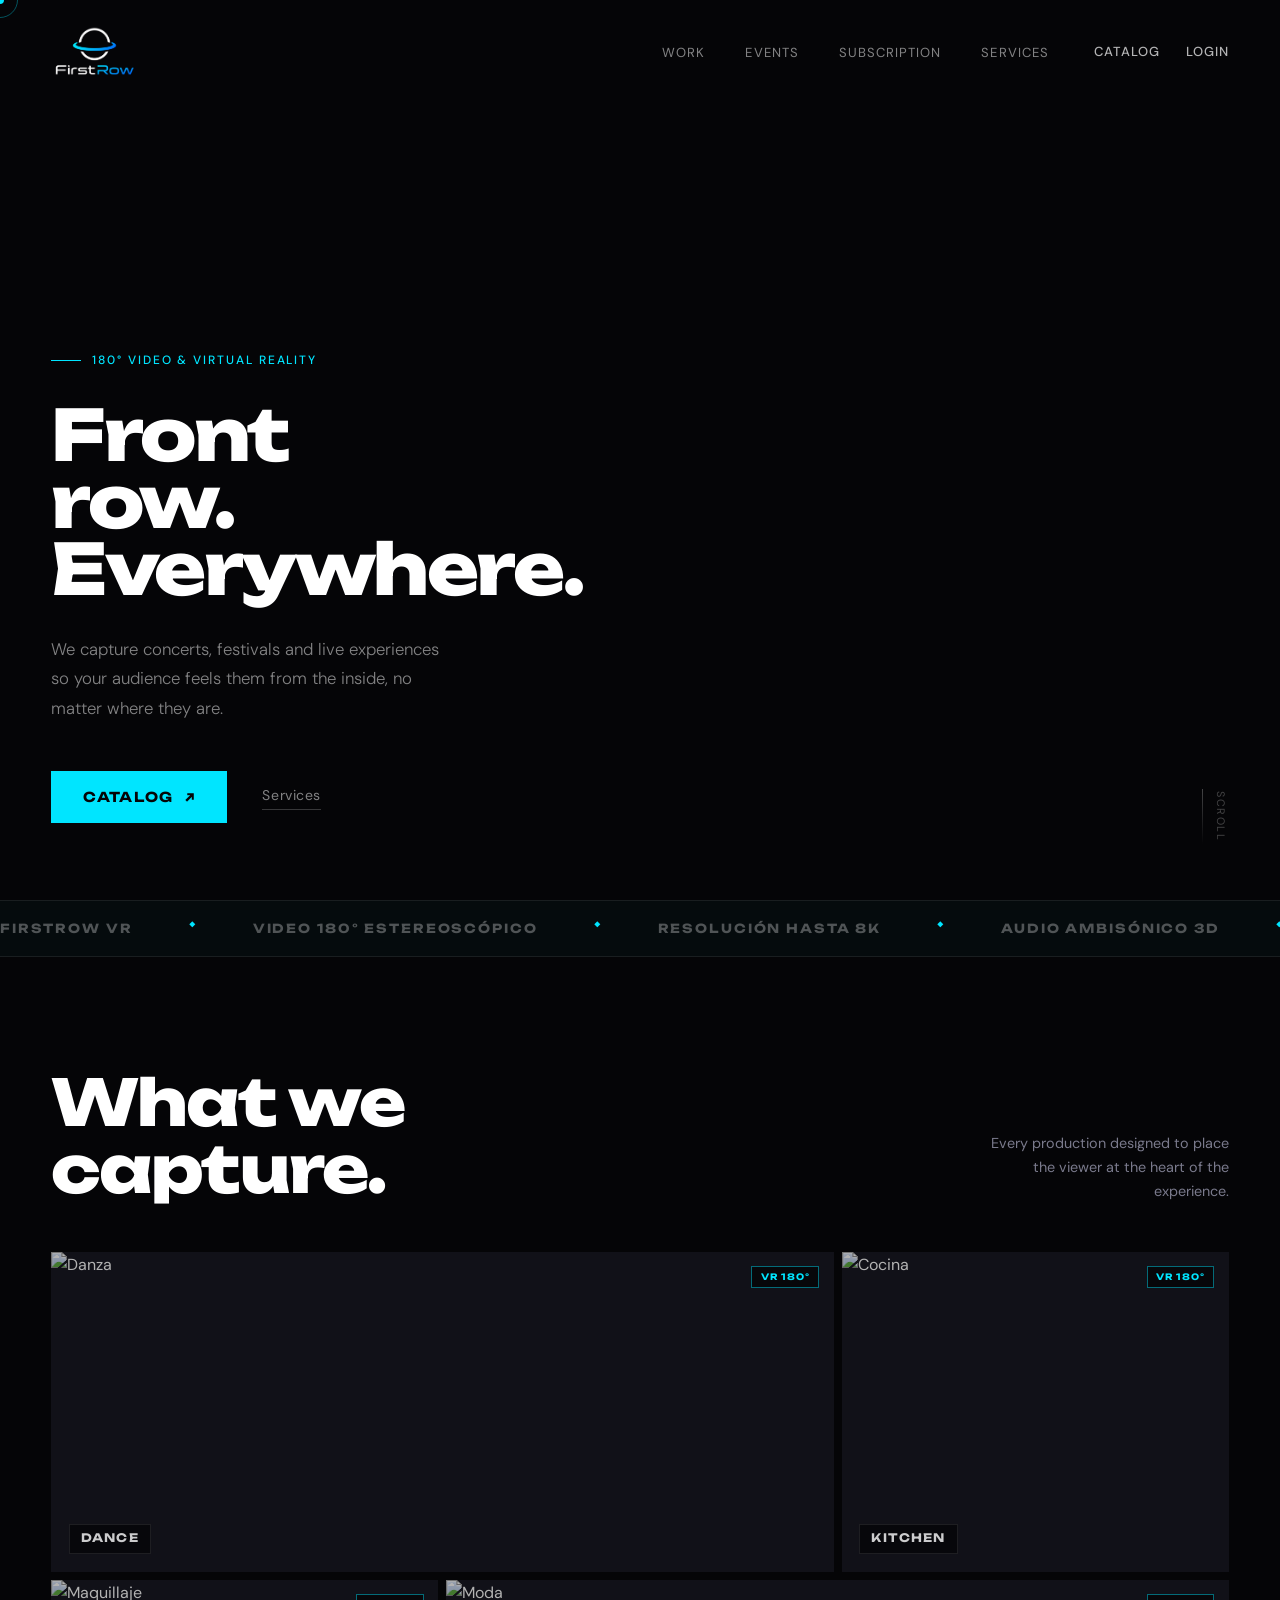
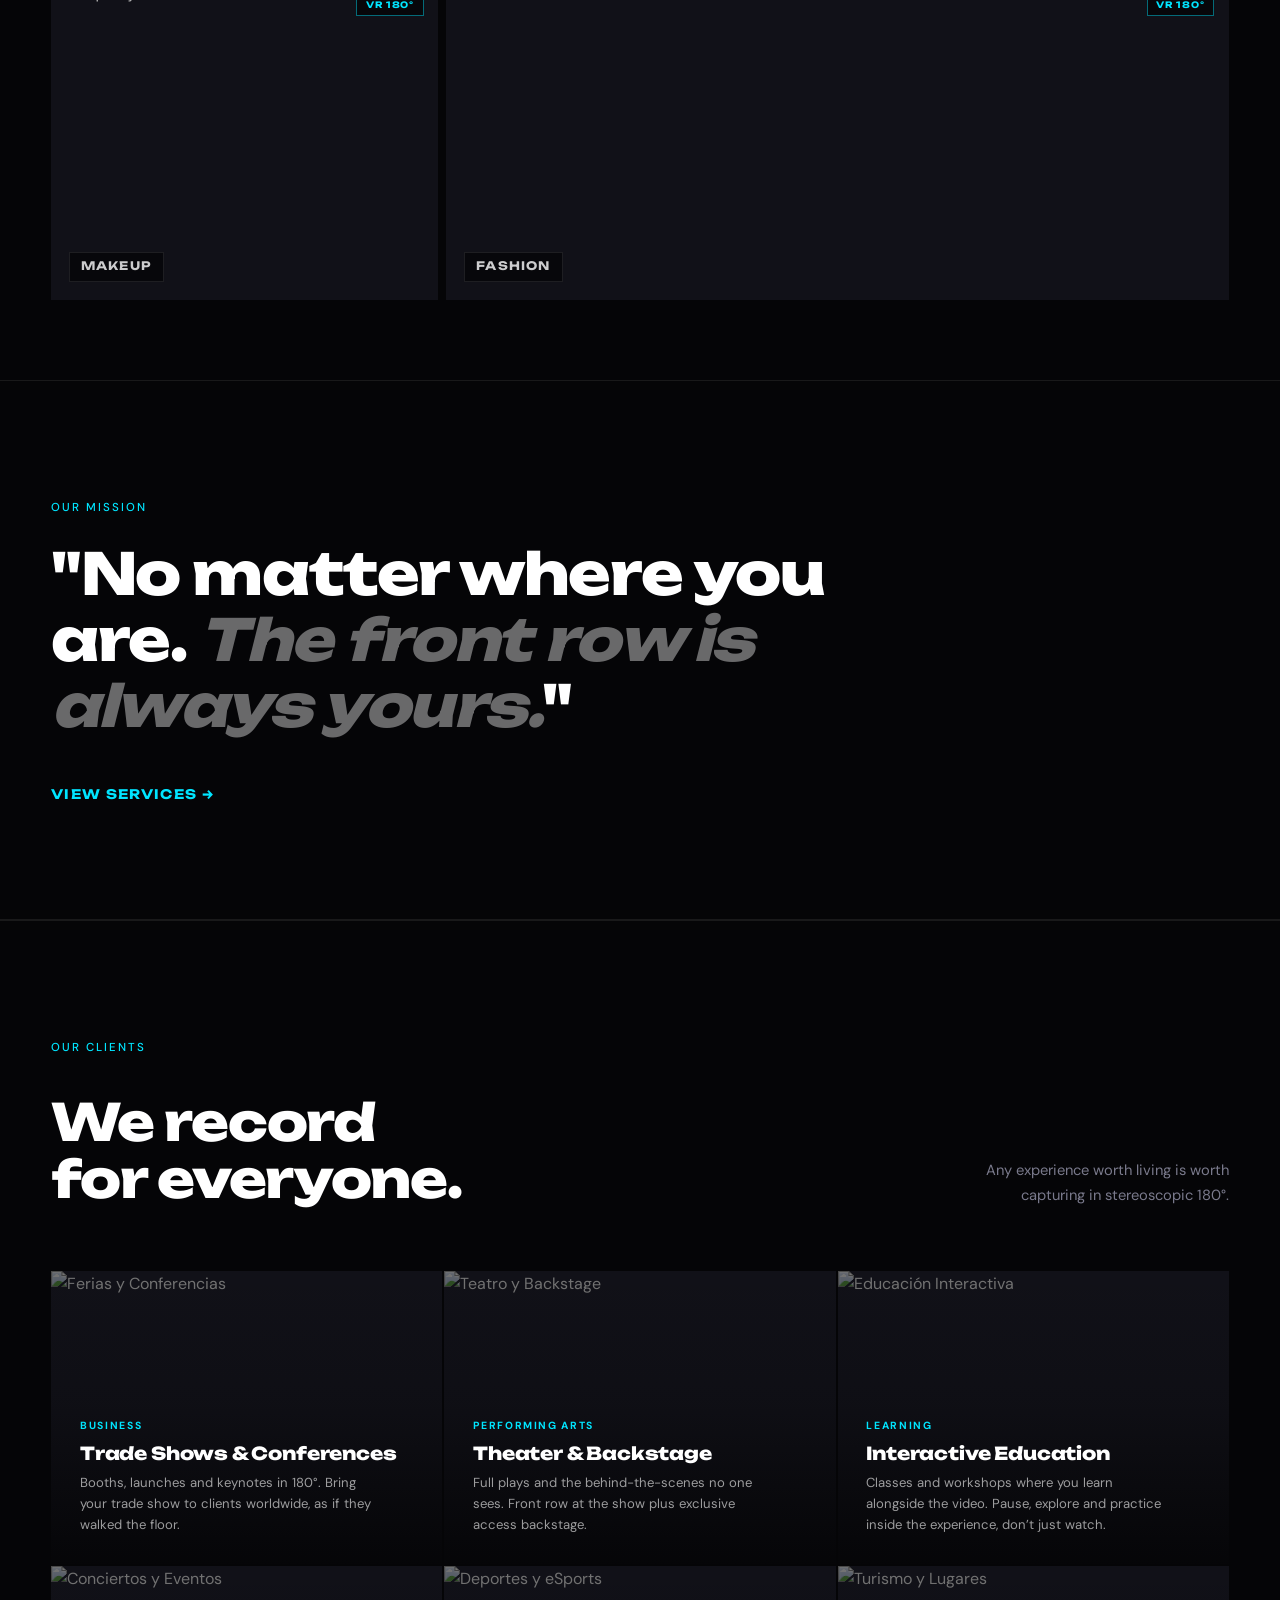
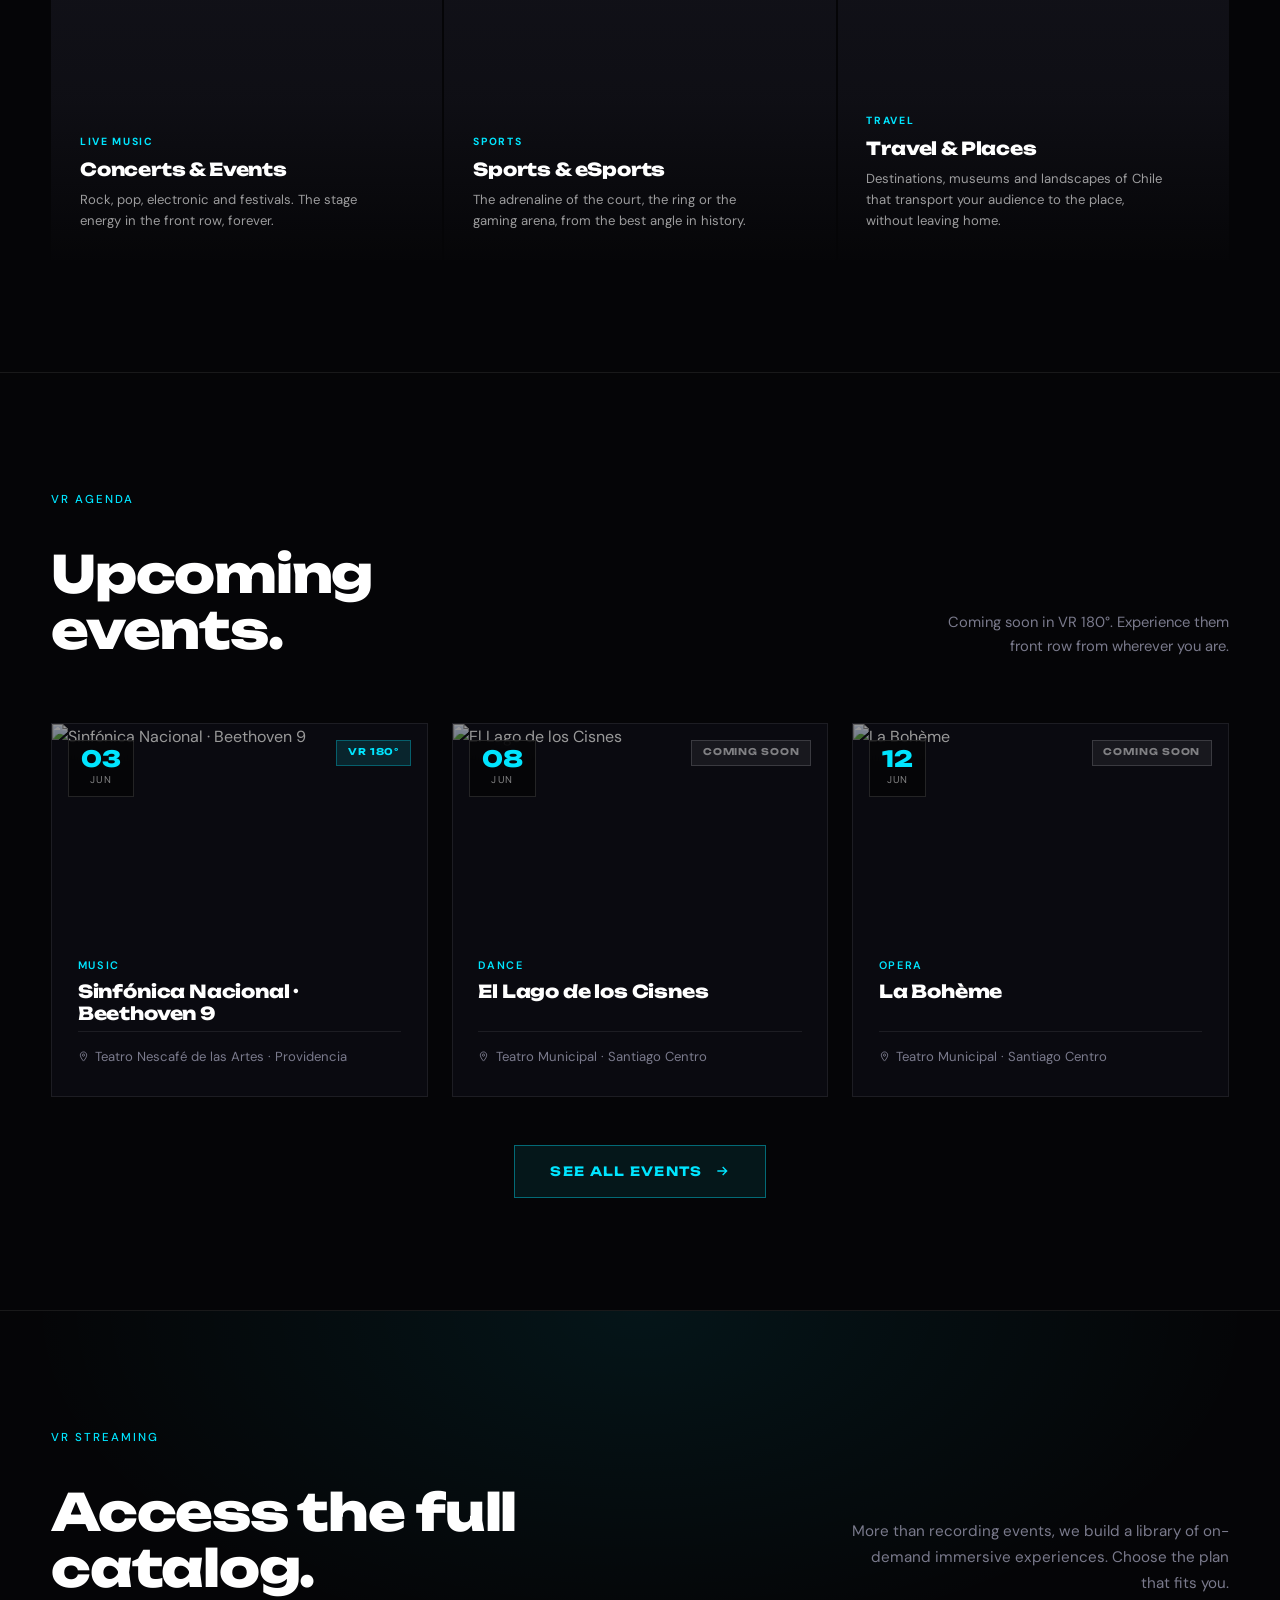
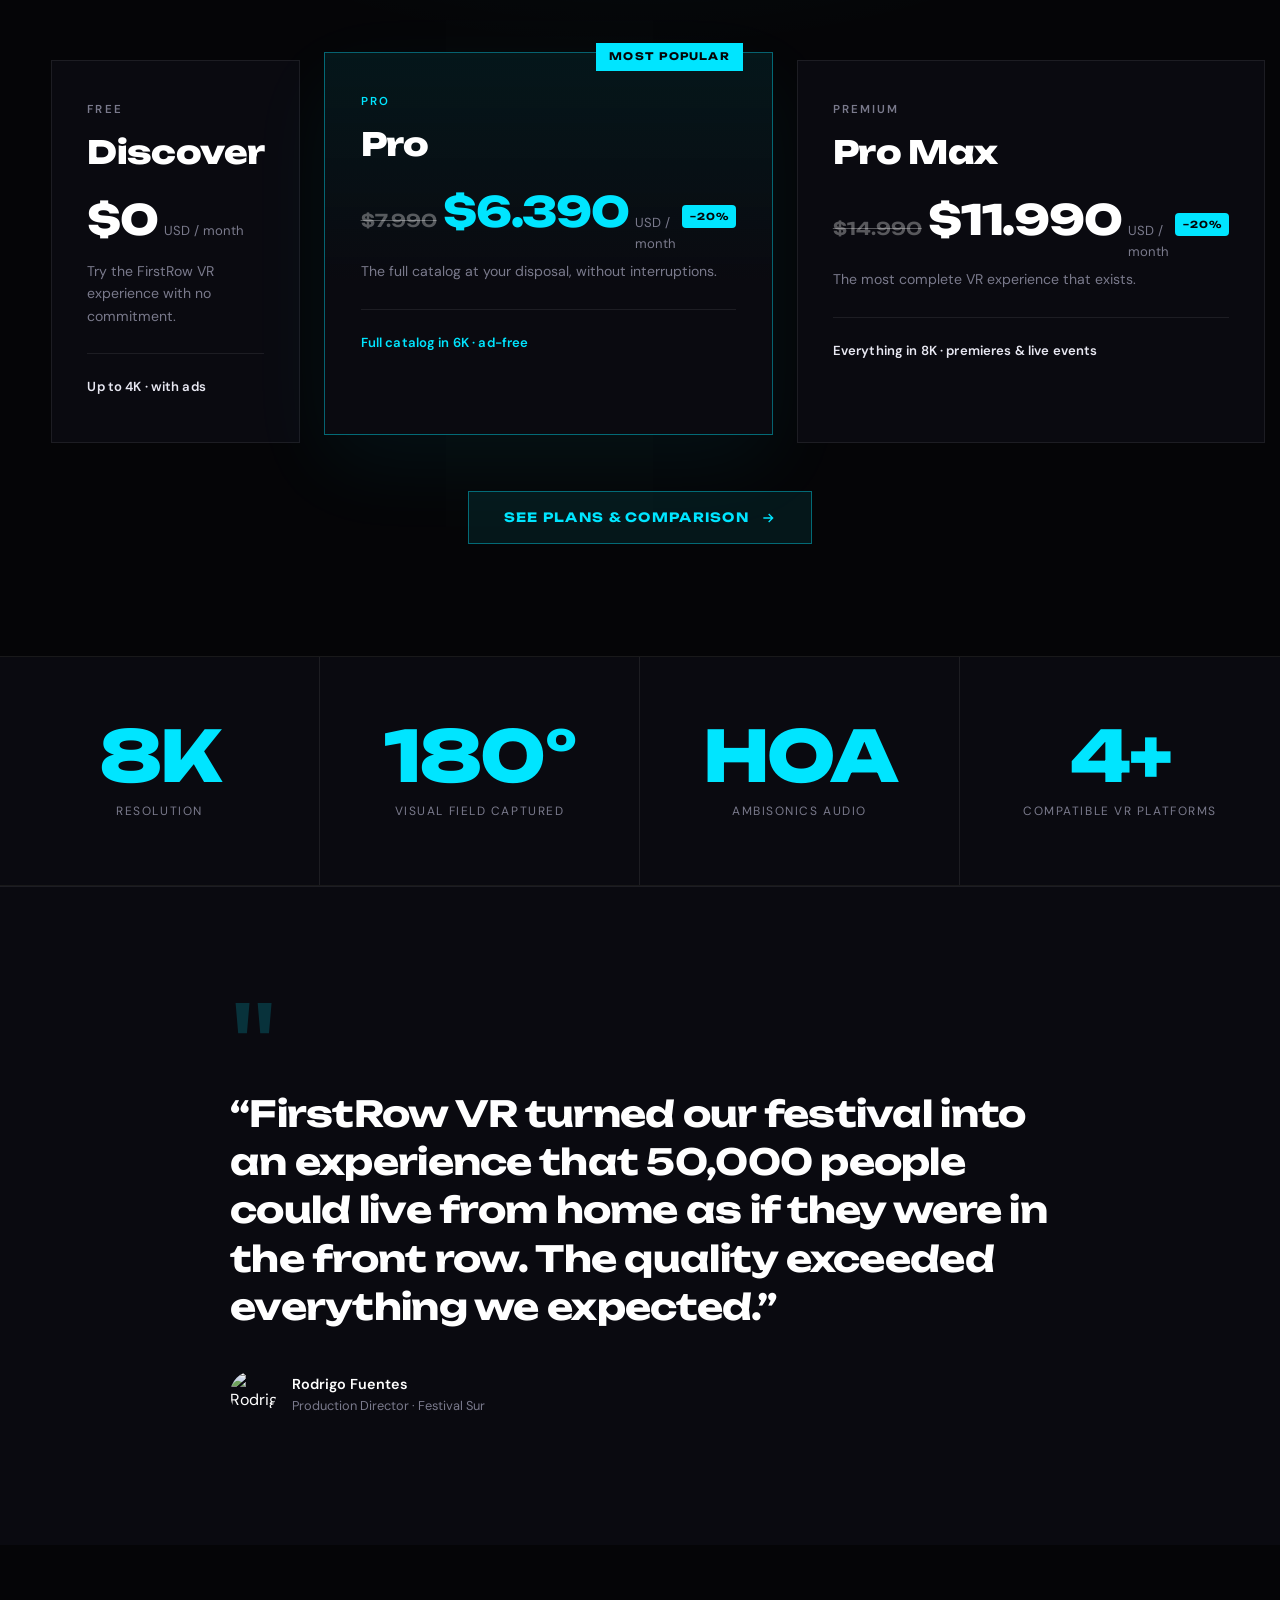
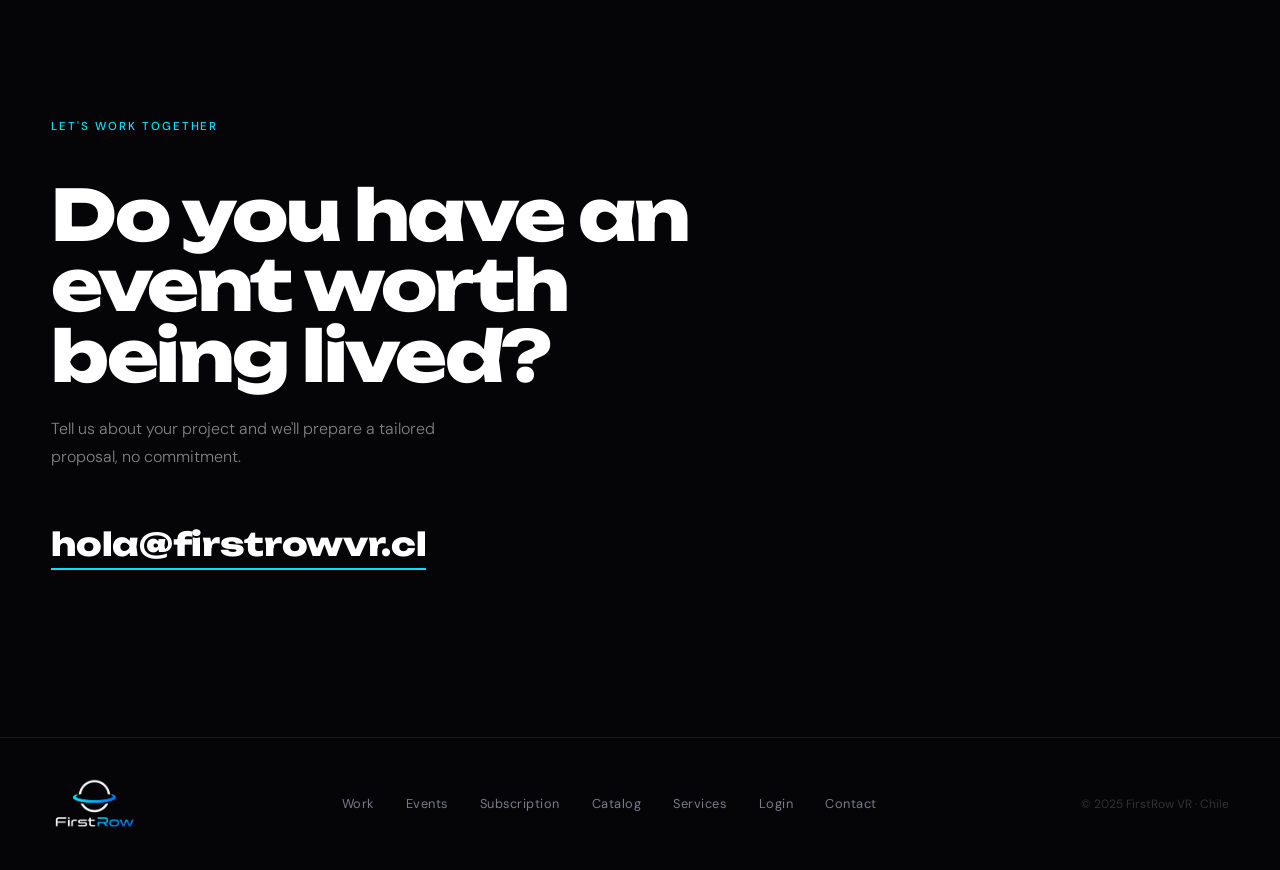
==== commit 959b7a24: "Update logo (FirstRow.png) + cache-bust all logo references New FirstRow.png replaces the old one (s" ====
--- a/index.html
+++ b/index.html
@@ -1029,121 +1029,8 @@
       font-size: .72rem; letter-spacing: .05em; color: var(--offwhite);
     }
 
-    /* ── VR MODAL ── */
-    .vr-modal {
-      position: fixed; inset: 0; z-index: 2000;
-      background: #000;
-      visibility: hidden; opacity: 0; pointer-events: none;
-      transition: opacity .25s;
-    }
-    .vr-modal.open { visibility: visible; opacity: 1; pointer-events: auto; }
-    .vr-modal-bar {
-      position: absolute; top: 0; left: 0; right: 0; z-index: 10;
-      display: flex; align-items: center; justify-content: space-between;
-      padding: 1rem 1.5rem;
-      background: linear-gradient(to bottom, rgba(0,0,0,.75) 0%, transparent 100%);
-    }
-    .vr-modal-logo { display: flex; align-items: center; }
-    .vr-modal-logo em { color: var(--accent); font-style: normal; }
-    .vr-modal-close {
-      background: rgba(255,255,255,.1);
-      border: 1px solid rgba(255,255,255,.2);
-      color: var(--white); width: 40px; height: 40px;
-      border-radius: 50%; font-size: 1rem; cursor: pointer;
-      display: flex; align-items: center; justify-content: center;
-      transition: background .2s;
-    }
-    .vr-modal-close:hover { background: rgba(255,255,255,.22); }
-    .vr-modal a-scene { width: 100%; height: 100vh; display: block; }
-    .vr-modal-hint {
-      position: absolute; bottom: 1.8rem; left: 50%; transform: translateX(-50%);
-      z-index: 10; background: rgba(0,0,0,.55);
-      border: 1px solid var(--border); backdrop-filter: blur(8px);
-      padding: .5rem 1.4rem; border-radius: 999px;
-      font-size: .76rem; color: rgba(255,255,255,.6);
-      letter-spacing: .04em; white-space: nowrap; pointer-events: none;
-      animation: hintFade 5s ease forwards 3s;
-    }
-    .vr-no-video {
-      position: absolute; inset: 0; z-index: 6;
-      display: flex; flex-direction: column;
-      align-items: center; justify-content: center; gap: 1rem;
-      pointer-events: none;
-    }
-    .vr-no-video p {
-      font-size: .85rem; color: rgba(255,255,255,.38);
-      max-width: 320px; text-align: center; line-height: 1.7;
-    }
-    .vr-no-video code {
-      font-size: .78rem; background: rgba(0,229,255,.1); color: var(--accent);
-      padding: .2rem .6rem; border-radius: 4px; border: 1px solid rgba(0,229,255,.2);
-    }
-    @keyframes hintFade { to { opacity: 0; } }
-    @keyframes spin { to { transform: rotate(360deg); } }
-
-    /* ── VR LOADING / ERROR ── */
-    .vr-loading {
-      position: absolute; inset: 0; z-index: 7;
-      display: none; flex-direction: column;
-      align-items: center; justify-content: center; gap: 1.2rem;
-      background: #050507;
-    }
-    .vr-loading.show { display: flex; }
-    .vr-spinner {
-      width: 52px; height: 52px;
-      border: 2px solid rgba(0,229,255,.15);
-      border-top-color: var(--accent);
-      border-radius: 50%;
-      animation: spin .85s linear infinite;
-    }
-    .vr-loading p { font-size: .8rem; color: rgba(255,255,255,.4); letter-spacing: .06em; }
-    .vr-error {
-      position: absolute; inset: 0; z-index: 8;
-      display: none; flex-direction: column;
-      align-items: center; justify-content: center; gap: 1rem;
-      background: #050507;
-    }
-    .vr-error.show { display: flex; }
-    .vr-error p { font-size: .85rem; color: rgba(255,100,100,.75); max-width: 360px; text-align: center; line-height: 1.75; }
-    .vr-error code { font-size: .76rem; color: var(--accent); background: rgba(0,229,255,.08); padding: .2rem .5rem; border-radius: 4px; }
-    .vr-error-retry {
-      background: transparent; border: 1px solid rgba(255,100,100,.35);
-      color: rgba(255,100,100,.75); padding: .5rem 1.6rem;
-      border-radius: 999px; font-size: .8rem; cursor: pointer;
-      transition: background .2s;
-    }
-    .vr-error-retry:hover { background: rgba(255,100,100,.08); }
-
-    /* ── VR PICKER ── */
-    .vr-picker {
-      position: absolute; inset: 0; z-index: 6;
-      display: none; flex-direction: column;
-      align-items: center; justify-content: center; gap: 2rem;
-      background: rgba(5,5,7,.95);
-    }
-    .vr-picker.show { display: flex; }
-    .vr-picker h3 {
-      font-family: 'Unbounded', sans-serif;
-      font-size: 1rem; font-weight: 700; letter-spacing: .06em;
-    }
-    .vr-picker-list {
-      list-style: none;
-      display: flex; flex-direction: column; gap: .6rem;
-      width: 100%; max-width: 520px; padding: 0 1.5rem;
-      max-height: 60vh; overflow-y: auto;
-    }
-    .vr-picker-item {
-      padding: 1rem 1.4rem;
-      border: 1px solid var(--border); border-radius: 8px;
-      cursor: pointer; font-size: .88rem;
-      transition: border-color .2s, background .2s;
-      white-space: nowrap; overflow: hidden; text-overflow: ellipsis;
-    }
-    .vr-picker-item:hover { border-color: var(--accent); background: var(--accent-dim); }
-    .vr-picker-item .pi-num {
-      font-family: 'Unbounded', sans-serif; font-size: .68rem;
-      color: var(--accent); margin-right: .8rem; opacity: .7;
-    }
+    /* Reproductor VR → estilos en vr-player.css */
+
     .lang-btn {
       background: transparent;
       border: 1px solid rgba(255,255,255,.25);
@@ -1160,9 +1047,11 @@
     .lang-btn:hover { border-color: var(--accent); color: var(--accent); }
   </style>
   <!-- A-Frame: visor VR WebXR -->
+  <link rel="stylesheet" href="vr-player.css?v=7" />
   <script src="https://aframe.io/releases/1.5.0/aframe.min.js"></script>
   <script src="supabase-config.js?v=1"></script>
   <script src="https://cdn.jsdelivr.net/npm/@supabase/supabase-js@2"></script>
+  <script src="vr-player.js?v=7"></script>
 </head>
 <body>
 
@@ -1171,7 +1060,7 @@
 
   <!-- ══ NAV ══ -->
   <nav id="nav">
-    <a href="#" class="logo"><img src="FirstRow.png" alt="FirstRow VR" class="logo-img" /></a>
+    <a href="/" class="logo"><img src="FirstRow.png?v=2" alt="FirstRow VR" class="logo-img" /></a>
     <div class="nav-right">
       <ul class="nav-links">
         <li><a href="#trabajo">Trabajo</a></li>
@@ -1569,7 +1458,7 @@
 
   <!-- ══ FOOTER ══ -->
   <footer>
-    <a href="#" class="f-logo"><img src="FirstRow.png" alt="FirstRow VR" class="logo-img" /></a>
+    <a href="/" class="f-logo"><img src="FirstRow.png?v=2" alt="FirstRow VR" class="logo-img" /></a>
     <div class="f-links">
       <a href="#trabajo">Trabajo</a>
       <a href="eventos.html">Eventos</a>
@@ -1673,32 +1562,26 @@
       {
         id: 'entretenimiento', num: '01', title: 'Entretenimiento',
         videos: [
-          { src: 'https://pull-zone-firstrow.b-cdn.net/Dancing%20Girl.mp4',   title: 'Danza',  img: 'imagenes/Danza.png'  },
-          { src: 'https://pull-zone-firstrow.b-cdn.net/Indoor%20Kitchen.mp4', title: 'Cocina', img: 'imagenes/Cocina.png' },
+          { src: 'https://firstrow2026.b-cdn.net/Dancing%20Girl.mp4',   title: 'Danza',  img: 'imagenes/Danza.png'  },
+          { src: 'https://firstrow2026.b-cdn.net/Indoor%20Kitchen.mp4', title: 'Cocina', img: 'imagenes/Cocina.png' },
         ]
       },
       {
         id: 'educacion', num: '02', title: 'Educación',
         videos: [
-          { src: 'https://pull-zone-firstrow.b-cdn.net/Makeup%20Girl_GRWM.mp4', title: 'Maquillaje', img: 'imagenes/Maquillaje.png' },
+          { src: 'https://firstrow2026.b-cdn.net/Makeup%20Girl_GRWM.mp4', title: 'Maquillaje', img: 'imagenes/Maquillaje.png' },
         ]
       },
       {
         id: 'clientes', num: '03', title: 'Nuestros Clientes', fullWidth: true,
         videos: [
-          { src: 'https://pull-zone-firstrow.b-cdn.net/Outfit%20of%20the%20Day.mp4', title: 'Moda', img: 'imagenes/Moda.png' },
+          { src: 'https://firstrow2026.b-cdn.net/Outfit%20of%20the%20Day.mp4', title: 'Moda', img: 'imagenes/Moda.png' },
         ]
       }
     ];
 
     // ── VR Modal ──
     document.addEventListener('DOMContentLoaded', function () {
-      const vrModal    = document.getElementById('vrModal');
-      const vrVideo    = document.getElementById('vrVideo');
-      const vrLoading  = document.getElementById('vrLoading');
-      const vrError    = document.getElementById('vrError');
-      const vrErrorMsg = document.getElementById('vrErrorMsg');
-      const closeVrBtn = document.getElementById('closeVrPlayer');
       // ── Sync showcase tile images + inject hover-video from VR_CATEGORIES ──
       document.querySelectorAll('#showcaseGrid .sc-item[data-cat]').forEach(function (item) {
         var cat    = parseInt(item.getAttribute('data-cat'));
@@ -1731,133 +1614,22 @@
         item.addEventListener('click', function () {
           var cat = parseInt(item.getAttribute('data-cat'));
           var vid = parseInt(item.getAttribute('data-vid'));
-          openVr(VR_CATEGORIES[cat].videos[vid]);
+          VRPlayer.open(VR_CATEGORIES[cat].videos[vid].src);
         });
         item.addEventListener('keydown', function (e) {
           if (e.key === 'Enter' || e.key === ' ') {
             e.preventDefault();
             var cat = parseInt(item.getAttribute('data-cat'));
             var vid = parseInt(item.getAttribute('data-vid'));
-            openVr(VR_CATEGORIES[cat].videos[vid]);
+            VRPlayer.open(VR_CATEGORIES[cat].videos[vid].src);
           }
         });
       });
 
-      // ── Crea un MeshBasicMaterial nuevo con VideoTexture ──
-      // Detecta automáticamente si el video es estereoscópico SBS o monoscópico
-      function applyVideoTexture(video) {
-        var sphere = document.getElementById('vrSphere');
-        var mesh   = sphere.getObject3D('mesh');
-        if (!mesh) {
-          setTimeout(function () { applyVideoTexture(video); }, 200);
-          return;
-        }
-        var renderer = document.getElementById('vrScene').renderer;
-        var texture  = new THREE.VideoTexture(video);
-
-        // Si el video es SBS (ancho >= 1.7x el alto), mostrar solo ojo izquierdo
-        var vw = video.videoWidth  || 1;
-        var vh = video.videoHeight || 1;
-        var isSBS = (vw / vh) >= 1.7;
-        texture.wrapS = THREE.RepeatWrapping;
-        texture.wrapT = THREE.RepeatWrapping;
-        texture.repeat.set(isSBS ? 0.5 : 1, 1);
-        texture.offset.set(0, 0);
-
-        texture.minFilter      = THREE.LinearFilter;
-        texture.magFilter      = THREE.LinearFilter;
-        texture.generateMipmaps = false;
-        // Filtrado anisotrópico al máximo de la GPU (A-Frame lo pone siempre, nosotros también)
-        if (renderer && renderer.capabilities) {
-          texture.anisotropy = renderer.capabilities.getMaxAnisotropy();
-        }
-        // Color space correcto para THREE.js r148+ / r152+
-        if (THREE.SRGBColorSpace !== undefined) {
-          texture.colorSpace = THREE.SRGBColorSpace;
-        } else if (THREE.sRGBEncoding !== undefined) {
-          texture.encoding = THREE.sRGBEncoding;
-        }
-        if (mesh.material) mesh.material.dispose();
-        mesh.material = new THREE.MeshBasicMaterial({
-          map:  texture,
-          side: THREE.BackSide
-        });
-        mesh.material.needsUpdate = true;
-      }
-
-      // ── Abre el visor VR con el video seleccionado ──
-      function openVr(vid) {
-        vrModal.classList.add('open');
-        document.body.style.overflow = 'hidden';
-        vrError.classList.remove('show');
-        vrLoading.classList.add('show');
-
-        vrVideo.src = vid.src;
-        vrVideo.load();
-
-        var fired = false;
-        function onReady() {
-          if (fired) return;
-          fired = true;
-          vrVideo.removeEventListener('canplay', onReady);
-          vrVideo.play().catch(function () {});
-          applyVideoTexture(vrVideo);
-          vrLoading.classList.remove('show');
-        }
-        vrVideo.addEventListener('canplay', onReady);
-        setTimeout(onReady, 3000); // fallback si canplay ya disparó
-      }
-
-      function closeVr() {
-        vrModal.classList.remove('open');
-        document.body.style.overflow = '';
-        vrVideo.pause();
-      }
-
-      closeVrBtn.addEventListener('click', closeVr);
-      document.addEventListener('keydown', function (e) {
-        if (e.key === 'Escape' && vrModal.classList.contains('open')) closeVr();
-      });
+      // El reproductor VR (textura, controles, recuperación tras reposo) vive en vr-player.js
     });
   </script>
-  <!-- ══ VR PLAYER MODAL ══ -->
-  <div id="vrModal" class="vr-modal">
-    <div class="vr-modal-bar">
-      <span class="vr-modal-logo"><img src="FirstRow.png" alt="FirstRow VR" class="logo-img" /></span>
-      <button class="vr-modal-close" id="closeVrPlayer" aria-label="Cerrar visor">✕</button>
-    </div>
-
-    <div class="vr-loading" id="vrLoading">
-      <div class="vr-spinner"></div>
-      <p>Cargando experiencia VR&hellip;</p>
-    </div>
-
-    <div class="vr-error" id="vrError">
-      <p id="vrErrorMsg">Error al cargar el video.</p>
-    </div>
-
-    <!-- video fuera de a-assets para no pasar por el sistema de caché de A-Frame -->
-    <video id="vrVideo" crossorigin="anonymous" style="position:absolute; width:1px; height:1px; opacity:0; pointer-events:none; left:-9999px" loop playsinline webkit-playsinline preload="auto"></video>
-
-    <a-scene
-      id="vrScene"
-      embedded
-      vr-mode-ui="enabled: true"
-      loading-screen="dotsColor: #00e5ff; backgroundColor: #050507"
-      renderer="antialias: true; colorManagement: true"
-    >
-      <a-sky color="#050507"></a-sky>
-      <a-entity
-        id="vrSphere"
-        geometry="primitive: sphere; radius: 100; segmentsWidth: 64; segmentsHeight: 64; phiStart: 0; phiLength: 180; thetaStart: 0; thetaLength: 180"
-        material="shader: flat; side: back; color: #050507"
-        rotation="0 90 0"
-      ></a-entity>
-      <a-camera look-controls="reverseMouseDrag: false" wasd-controls="enabled: false"></a-camera>
-    </a-scene>
-
-    <p class="vr-modal-hint">Arrastra para girar la vista · En visor VR presiona ⊙ para entrar</p>
-  </div>
+  <!-- El modal del reproductor VR lo inyecta vr-player.js -->
 
 
   <script>
--- a/vr-player.css
+++ b/vr-player.css
@@ -0,0 +1,208 @@
+/* ════════════════════════════════════════════════════════════════════════
+   FirstRow VR · Estilos del reproductor VR 180°/360° compartido
+   Lo usa el módulo vr-player.js (que inyecta el markup del modal).
+   Depende de los design tokens del :root de cada página
+   (--accent, --accent-dim, --white, --offwhite, --muted, --border).
+   ════════════════════════════════════════════════════════════════════════ */
+
+/* ── VR MODAL ── */
+.vr-modal {
+  position: fixed; inset: 0; z-index: 2000;
+  background: #000;
+  visibility: hidden; opacity: 0; pointer-events: none;
+  transition: opacity .25s;
+}
+.vr-modal.open { visibility: visible; opacity: 1; pointer-events: auto; }
+.vr-modal-bar {
+  position: absolute; top: 0; left: 0; right: 0; z-index: 10;
+  display: flex; align-items: center; justify-content: space-between;
+  padding: 1rem 1.5rem;
+  background: linear-gradient(to bottom, rgba(0,0,0,.75) 0%, transparent 100%);
+}
+.vr-modal-logo { display: flex; align-items: center; cursor: pointer; text-decoration: none; }
+.vr-modal-logo .logo-img { height: 36px; }
+.vr-modal-close {
+  background: rgba(255,255,255,.1); border: 1px solid rgba(255,255,255,.2);
+  color: var(--white); width: 40px; height: 40px;
+  border-radius: 50%; font-size: 1rem; cursor: pointer;
+  display: flex; align-items: center; justify-content: center;
+  transition: background .2s;
+}
+.vr-modal-close:hover { background: rgba(255,255,255,.22); }
+.vr-modal a-scene { width: 100%; height: 100vh; display: block; }
+.vr-modal-hint {
+  position: absolute; bottom: 1.8rem; left: 50%; transform: translateX(-50%);
+  z-index: 10; background: rgba(0,0,0,.55);
+  border: 1px solid var(--border); backdrop-filter: blur(8px);
+  padding: .5rem 1.4rem; border-radius: 999px;
+  font-size: .76rem; color: rgba(255,255,255,.6);
+  letter-spacing: .04em; white-space: nowrap; pointer-events: none;
+  animation: hintFade 5s ease forwards 3s;
+}
+.vr-loading {
+  position: absolute; inset: 0; z-index: 7;
+  display: none; flex-direction: column;
+  align-items: center; justify-content: center; gap: 1.2rem;
+  background: #050507;
+}
+.vr-loading.show { display: flex; }
+.vr-spinner {
+  width: 52px; height: 52px;
+  border: 2px solid rgba(0,229,255,.15); border-top-color: var(--accent);
+  border-radius: 50%; animation: spin .85s linear infinite;
+}
+.vr-loading p { font-size: .8rem; color: rgba(255,255,255,.4); letter-spacing: .06em; }
+.vr-error {
+  position: absolute; inset: 0; z-index: 8;
+  display: none; flex-direction: column;
+  align-items: center; justify-content: center; gap: 1rem;
+  background: #050507;
+}
+.vr-error.show { display: flex; }
+.vr-error p { font-size: .85rem; color: rgba(255,100,100,.75); max-width: 360px; text-align: center; line-height: 1.75; }
+
+/* ── VR CONTROLS BAR ── */
+.vr-controls {
+  position: absolute; bottom: 0; left: 0; right: 0; z-index: 10;
+  display: flex; align-items: center; gap: 1rem;
+  padding: 1rem 1.5rem 1.8rem;
+  background: linear-gradient(to top, rgba(0,0,0,.9) 0%, transparent 100%);
+  transition: opacity .4s, visibility .4s;
+}
+.vr-controls.hidden { opacity: 0; visibility: hidden; pointer-events: none; }
+
+.vr-ctrl-btn {
+  background: none; border: none; cursor: pointer;
+  color: var(--white); padding: .35rem;
+  display: flex; align-items: center; justify-content: center;
+  opacity: .85; transition: opacity .15s, transform .15s; flex-shrink: 0;
+}
+.vr-ctrl-btn:hover { opacity: 1; transform: scale(1.12); }
+.vr-ctrl-btn svg { width: 22px; height: 22px; }
+
+.vr-progress-wrap {
+  flex: 1; display: flex; flex-direction: column; gap: .45rem; min-width: 0;
+}
+.vr-seekbar {
+  -webkit-appearance: none; appearance: none;
+  width: 100%; height: 3px; outline: none; cursor: pointer;
+  border-radius: 999px; background: rgba(255,255,255,.2);
+  background-image: linear-gradient(var(--accent), var(--accent));
+  background-size: 0% 100%; background-repeat: no-repeat;
+}
+.vr-seekbar::-webkit-slider-thumb {
+  -webkit-appearance: none; width: 14px; height: 14px;
+  border-radius: 50%; background: var(--white); cursor: pointer;
+  box-shadow: 0 0 6px rgba(0,229,255,.55);
+}
+.vr-seekbar::-moz-range-thumb {
+  width: 14px; height: 14px; border: none;
+  border-radius: 50%; background: var(--white); cursor: pointer;
+}
+.vr-time {
+  font-size: .72rem; color: rgba(255,255,255,.5);
+  letter-spacing: .04em; white-space: nowrap; font-family: 'DM Sans', sans-serif;
+}
+
+.vr-volume-wrap {
+  display: flex; align-items: center; gap: .5rem; flex-shrink: 0;
+}
+.vr-volbar {
+  -webkit-appearance: none; appearance: none;
+  width: 72px; height: 3px; outline: none; cursor: pointer;
+  border-radius: 999px; background: rgba(255,255,255,.2);
+  background-image: linear-gradient(rgba(255,255,255,.65), rgba(255,255,255,.65));
+  background-size: 100% 100%; background-repeat: no-repeat;
+}
+.vr-volbar::-webkit-slider-thumb {
+  -webkit-appearance: none; width: 12px; height: 12px;
+  border-radius: 50%; background: var(--white); cursor: pointer;
+}
+.vr-volbar::-moz-range-thumb {
+  width: 12px; height: 12px; border: none;
+  border-radius: 50%; background: var(--white); cursor: pointer;
+}
+
+/* ── VR SETTINGS MENU ── */
+.vr-settings-wrap { position: relative; flex-shrink: 0; }
+.vr-settings-panel {
+  position: absolute; bottom: calc(100% + .85rem); right: 0;
+  min-width: 230px; background: rgba(10,10,16,.97);
+  border: 1px solid var(--border); border-radius: 14px;
+  backdrop-filter: blur(14px); padding: .95rem 1.05rem;
+  display: none; flex-direction: column; gap: 1rem;
+  box-shadow: 0 14px 44px rgba(0,0,0,.55);
+}
+.vr-settings-panel.open { display: flex; }
+.vr-set-group { display: flex; flex-direction: column; gap: .5rem; }
+.vr-set-label {
+  font-size: .64rem; text-transform: uppercase; letter-spacing: .14em;
+  color: var(--muted); font-weight: 600;
+}
+.vr-set-opts { display: flex; flex-wrap: wrap; gap: .35rem; }
+.vr-set-opt {
+  background: rgba(255,255,255,.05); border: 1px solid var(--border);
+  color: var(--offwhite); cursor: pointer;
+  font-family: 'DM Sans', sans-serif; font-size: .74rem; line-height: 1;
+  padding: .38rem .62rem; border-radius: 999px;
+  transition: background .15s, color .15s, border-color .15s;
+}
+.vr-set-opt:hover { background: rgba(255,255,255,.1); }
+.vr-set-opt.is-active {
+  background: var(--accent-dim); border-color: rgba(0,229,255,.5); color: var(--accent);
+}
+
+/* spinner de buffering durante la reproducción */
+.vr-buffer {
+  position: absolute; top: 50%; left: 50%; transform: translate(-50%,-50%);
+  z-index: 9; display: none;
+  width: 46px; height: 46px;
+  border: 2px solid rgba(0,229,255,.15); border-top-color: var(--accent);
+  border-radius: 50%; animation: spin .85s linear infinite;
+}
+.vr-buffer.show { display: block; }
+
+@keyframes hintFade { to { opacity: 0; } }
+@keyframes spin { to { transform: rotate(360deg); } }
+
+/* ── Botón Entrar a VR + indicador de visor listo ── */
+.vr-enter-btn { position: relative; }
+.vr-enter-btn[disabled] { opacity: .3; cursor: not-allowed; pointer-events: none; }
+.vr-enter-btn.is-ready { color: var(--accent); opacity: 1; }
+.vr-enter-btn.is-ready:hover { color: var(--accent); }
+.vr-ready-dot {
+  position: absolute; top: 1px; right: 1px;
+  width: 8px; height: 8px; border-radius: 50%;
+  background: var(--accent); display: none;
+  animation: vrPulse 1.6s ease-out infinite;
+}
+.vr-enter-btn.is-ready .vr-ready-dot { display: block; }
+
+.vr-ready-badge {
+  position: absolute; top: 4.8rem; left: 50%;
+  transform: translateX(-50%) translateY(-12px);
+  z-index: 11; display: flex; align-items: center; gap: .55rem;
+  background: rgba(0,229,255,.12); border: 1px solid rgba(0,229,255,.45);
+  color: var(--accent); backdrop-filter: blur(8px);
+  padding: .5rem 1.1rem; border-radius: 999px;
+  font-size: .78rem; letter-spacing: .03em; white-space: nowrap;
+  opacity: 0; pointer-events: none;
+  transition: opacity .35s ease, transform .35s ease;
+}
+.vr-ready-badge.show { opacity: 1; transform: translateX(-50%) translateY(0); }
+.vr-ready-badge-dot {
+  width: 8px; height: 8px; border-radius: 50%;
+  background: var(--accent); animation: vrPulse 1.6s ease-out infinite;
+}
+
+@keyframes vrPulse {
+  0%   { box-shadow: 0 0 0 0 rgba(0,229,255,.55); }
+  70%  { box-shadow: 0 0 0 7px rgba(0,229,255,0); }
+  100% { box-shadow: 0 0 0 0 rgba(0,229,255,0); }
+}
+
+/* La UI nativa de A-Frame (botón VR/AR + modal de orientación) se reemplaza por
+   nuestros propios controles → ocultarla para que no se solape con la barra. */
+.a-enter-vr, .a-enter-ar,
+.a-enter-vr-button, .a-enter-ar-button,
+.a-orientation-modal { display: none !important; }
